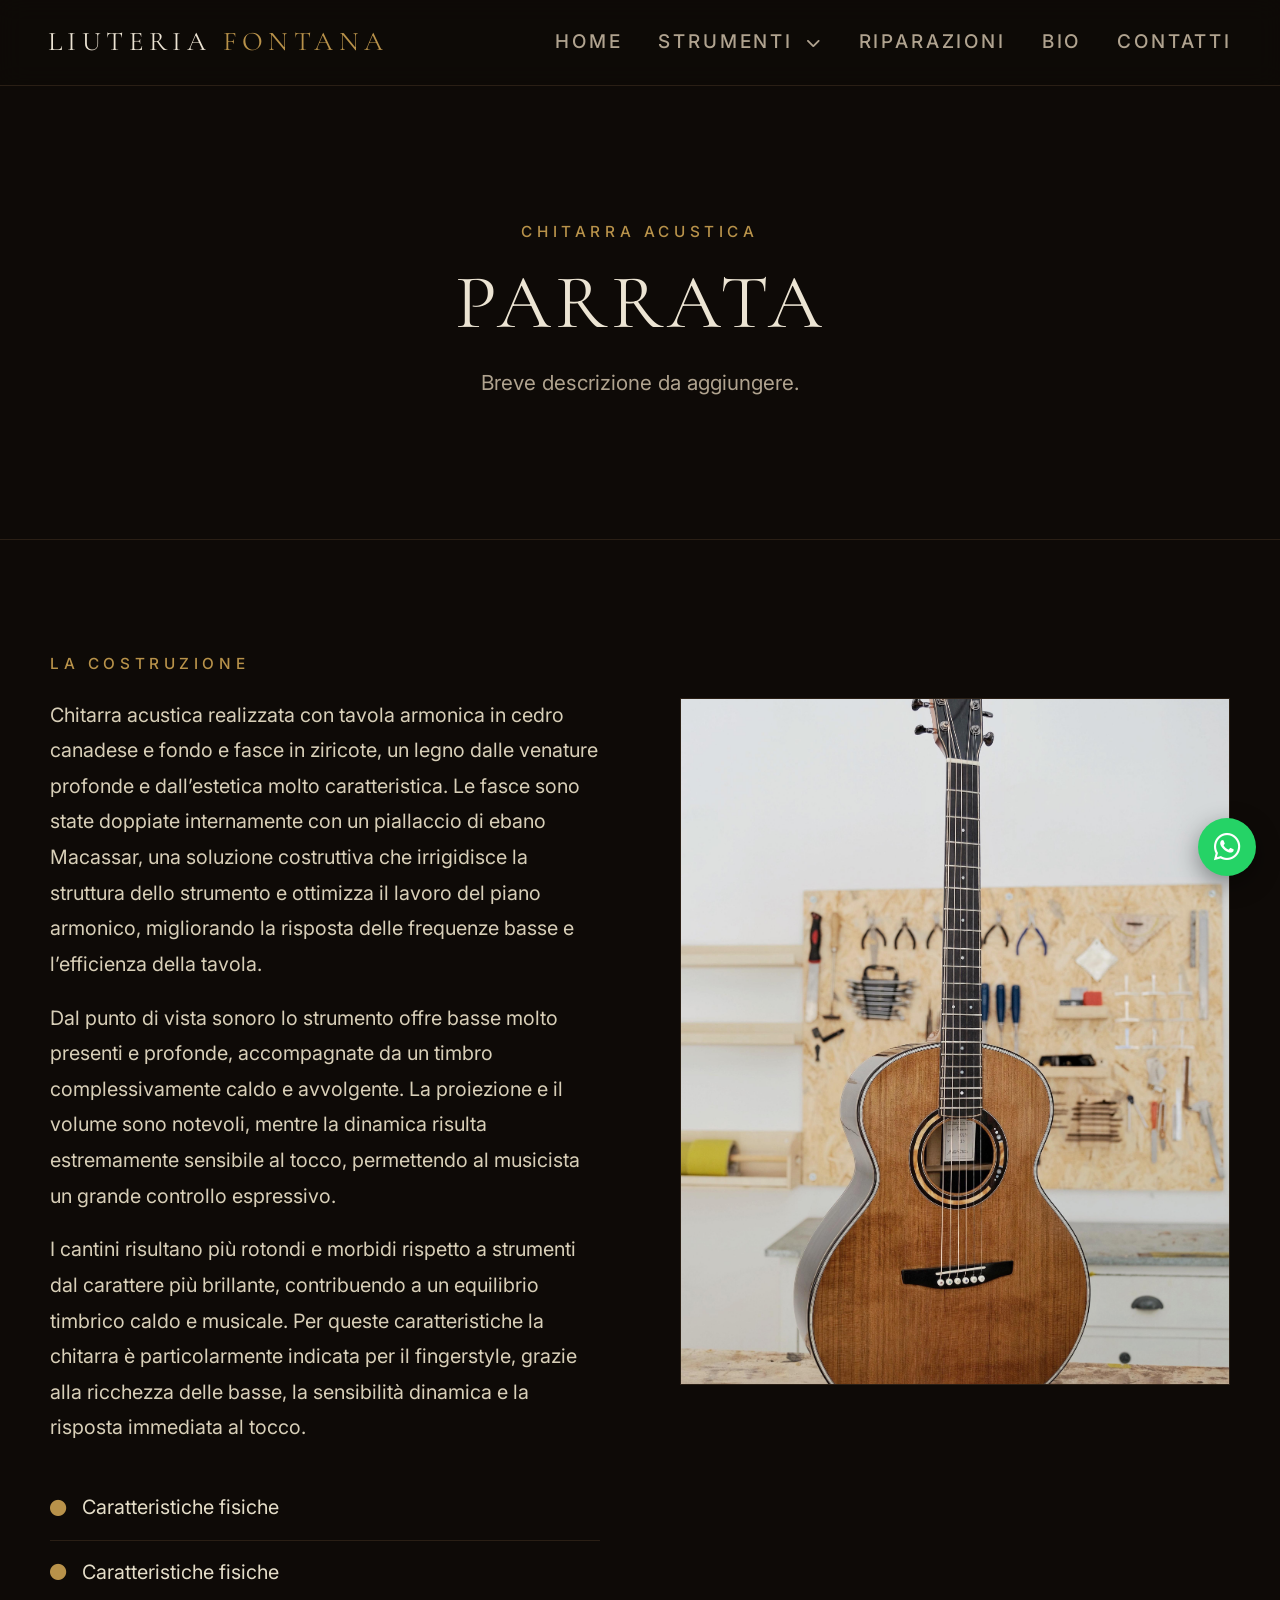
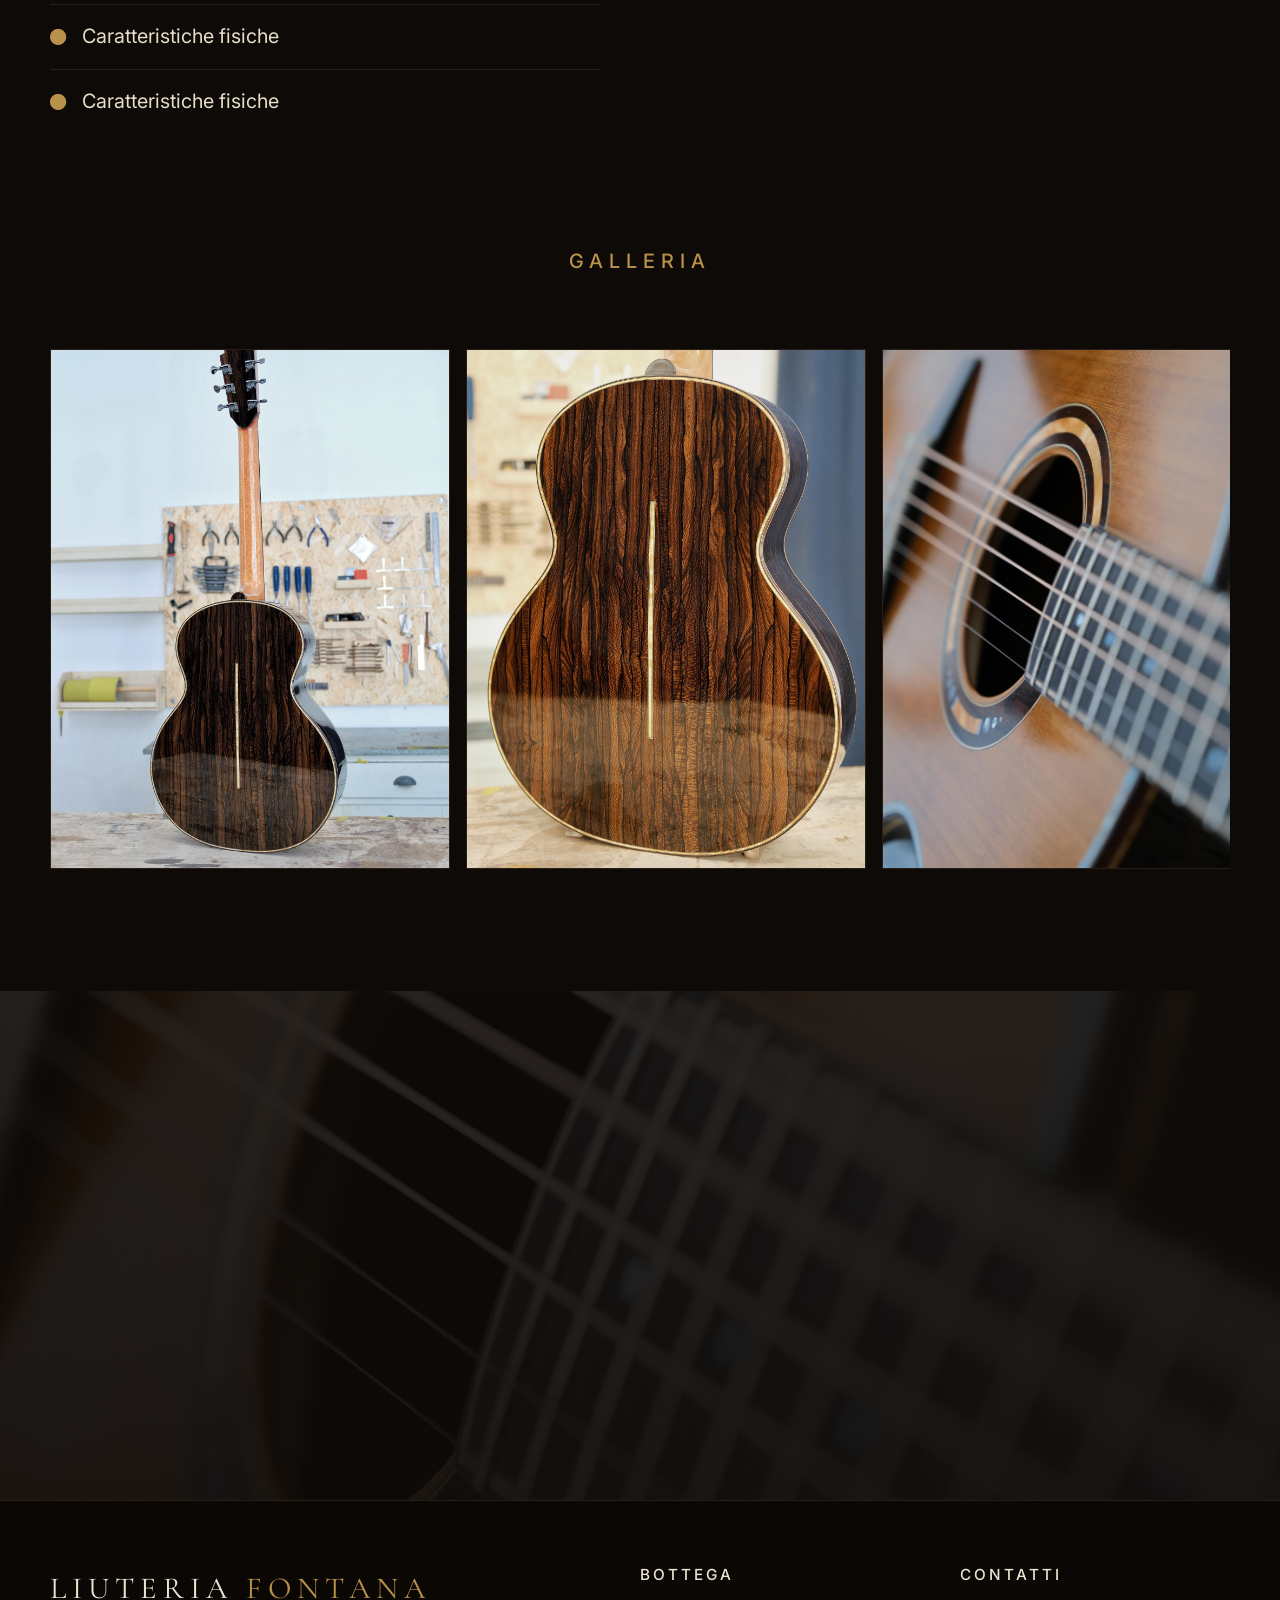
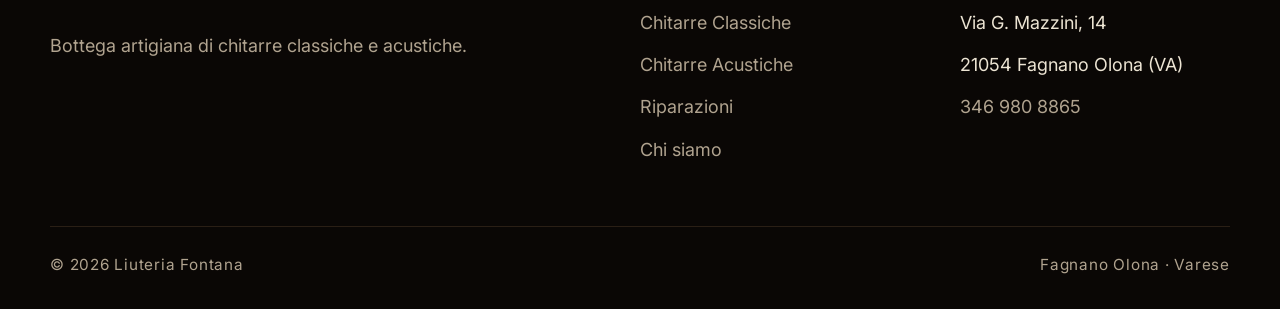
==== Acustiche.html @ 97ac2378 "Fix qua e la trallalà!" ====
<!doctype html>
<html lang="it">
<head>
<meta charset="utf-8"/>
<meta name="viewport" content="width=device-width,initial-scale=1"/>
<title>Chitarre Acustiche artigianali — Liuteria Fontana</title>
<meta name="description" content="Chitarre acustiche artigianali costruite a mano nella nostra bottega di Fagnano Olona (Varese). Legni selezionati, costruzione tradizionale, suono autentico."/>
<meta name="keywords" content="chitarre acustiche artigianali, liutaio chitarra classica Varese, chitarra classica costruita a mano"/>
<link rel="canonical" href="/Acustiche.html"/>
<meta property="og:title" content="Chitarre Classiche — Liuteria Fontana"/>
<meta property="og:description" content="Chitarre classiche costruite a mano a Fagnano Olona."/>
<link rel="preconnect" href="https://fonts.googleapis.com">
<link rel="preconnect" href="https://fonts.gstatic.com" crossorigin>
<link href="https://fonts.googleapis.com/css2?family=Cormorant+Garamond:ital,wght@0,300;0,400;0,500;1,300;1,400&family=Inter:wght@300;400;500&display=swap" rel="stylesheet">
<link rel="stylesheet" href="https://cdnjs.cloudflare.com/ajax/libs/font-awesome/6.5.1/css/all.min.css">
<link rel="stylesheet" href="css/style.css">
</head>
<body>

<nav class="nav">
  <a class="nav-brand" href="index.html">Liuteria <span>Fontana</span></a>
  <button class="nav-toggle" aria-label="menu"><i class="fa-solid fa-bars"></i></button>
  <ul class="nav-links">
    <li><a href="index.html">Home</a></li>
    <li class="dropdown">
      <a href="#" class="dropdown-toggle">Strumenti <i class="fa-solid fa-chevron-down"></i></a>
      <ul class="dropdown-menu">
        <li><a href="Acustiche.html">Acustiche</a></li>
        <li><a href="Classiche.html">Classiche</a></li>
      </ul>
    </li>
    <li><a href="riparazioni.html">Riparazioni</a></li>
    <li><a href="chi-siamo.html">Bio</a></li>
    <li><a href="contatti.html">Contatti</a></li>
  </ul>
</nav>

<header class="page-hero" data-bg style="--bg-img:url('/liuteriafontana/img/acusitche/acusticasuonata.jpg');">
  <div class="eyebrow">Chitarra acustica</div>
  <h1>Parrata</h1>
  <p>Breve descrizione da aggiungere.</p>
</header>

<section>
  <div class="container split reveal">
    <div>
      <span class="eyebrow">La costruzione</span>
      <p>Chitarra acustica realizzata con tavola armonica in cedro canadese e fondo e
        fasce in ziricote, un legno dalle venature profonde e dall’estetica molto
        caratteristica. Le fasce sono state doppiate internamente con un piallaccio di
        ebano Macassar, una soluzione costruttiva che irrigidisce la struttura dello
        strumento e ottimizza il lavoro del piano armonico, migliorando la risposta delle
        frequenze basse e l’efficienza della tavola.</p>
      <p>Dal punto di vista sonoro lo strumento offre basse molto presenti e profonde,
        accompagnate da un timbro complessivamente caldo e avvolgente. La
        proiezione e il volume sono notevoli, mentre la dinamica risulta estremamente
        sensibile al tocco, permettendo al musicista un grande controllo espressivo.</p>
      <p>I cantini risultano più rotondi e morbidi rispetto a strumenti dal carattere più
        brillante, contribuendo a un equilibrio timbrico caldo e musicale. Per queste
        caratteristiche la chitarra è particolarmente indicata per il fingerstyle, grazie alla
        ricchezza delle basse, la sensibilità dinamica e la risposta immediata al tocco.</p>
      <ul class="feature-list">
        <li><i class="fa-solid fa-circle"></i> Caratteristiche fisiche</li>
        <li><i class="fa-solid fa-circle"></i> Caratteristiche fisiche</li>
        <li><i class="fa-solid fa-circle"></i> Caratteristiche fisiche</li>
        <li><i class="fa-solid fa-circle"></i> Caratteristiche fisiche</li>
      </ul>
    </div>
    <div class="split-img" style="background-image:url('img/acusitche/acustica4.jpeg')"></div>
  </div>
</section>

<section style="padding-top:0">
  <div class="container">
    <div class="section-head reveal">
      <div class="eyebrow">Galleria</div>
    </div>
    <div class="gallery reveal">
      <div class="ph" style="background-image:url('img/acusitche/acustica1.jpeg')"></div>
      <div class="ph" style="background-image:url('img/acusitche/acustica2.jpeg')"></div>
      <div class="ph" style="background-image:url('img/acusitche/acustica3.jpeg')"></div>
      <div class="ph" style="background-image:url('img/acusitche/acustica4.jpeg')"></div>
      <div class="ph" style="background-image:url('img/acusitche/acustica5.jpeg')"></div>
      <div class="ph" style="background-image:url('img/acusitche/acustica6.jpeg')"></div>
      <div class="ph" style="background-image:url('img/acusitche/acustica7.jpeg')"></div>
      <div class="ph" style="background-image:url('img/acusitche/acustica8.jpeg')"></div>
      <div class="ph" style="background-image:url('img/acusitche/acustica9.jpeg')"></div>
      <div class="ph" style="background-image:url('img/acusitche/acustica10.jpeg')"></div>
      <div class="ph" style="background-image:url('img/acusitche/acustica11.jpeg')"></div>
      <div class="ph" style="background-image:url('img/acusitche/acustica12.jpeg')"></div>
      <div class="ph" style="background-image:url('img/acusitche/acustica13.jpeg')"></div>
      <div class="ph" style="background-image:url('img/acusitche/acustica14.jpeg')"></div>
      <div class="ph" style="background-image:url('img/acusitche/acustica15.jpeg')"></div>
      <div class="ph" style="background-image:url('img/acusitche/cutaway/cutaway1.jpeg')"></div>
      <div class="ph" style="background-image:url('img/acusitche/cutaway/cutaway2.jpeg')"></div>
      <div class="ph" style="background-image:url('img/acusitche/cutaway/cutaway3.jpeg')"></div>
      <div class="ph" style="background-image:url('img/acusitche/cutaway/cutaway4.jpeg')"></div>
      <div class="ph" style="background-image:url('img/acusitche/cutaway/cutaway5.jpeg')"></div>
    </div>
  </div>
</section>

<section class="cta-bottega">
  <div class="container reveal">
    <h2>Vieni a <em>provarla</em></h2>
    <div class="info">Una chitarra si sceglie con le mani.<br>Ti aspettiamo in bottega per suonarla insieme.</div>
    <div class="cta-buttons">
      <a class="btn btn-filled" href="tel:+393469808865"><i class="fa-solid fa-phone"></i> Chiama ora</a>
      <a class="btn" href="contatti.html#dove">Vieni a trovarci</a>
    </div>
  </div>
</section>

<footer class="foot">
  <div class="foot-grid">
    <div><div class="foot-brand">Liuteria <span>Fontana</span></div><p>Bottega artigiana di chitarre classiche e acustiche.</p></div>
    <div><h5>Bottega</h5><ul><li><a href="Acustiche.html">Chitarre Classiche</a></li><li><a href="Classiche.html">Chitarre Acustiche</a></li><li><a href="riparazioni.html">Riparazioni</a></li><li><a href="chi-siamo.html">Chi siamo</a></li></ul></div>
    <div><h5>Contatti</h5><ul><li>Via G. Mazzini, 14</li><li>21054 Fagnano Olona (VA)</li><li><a href="tel:+393469808865">346 980 8865</a></li></ul></div>
  </div>
  <div class="foot-bottom"><span>© <span id="y"></span> Liuteria Fontana</span><span>Fagnano Olona · Varese</span></div>
</footer>

<a class="wa" href="https://wa.me/393469808865" target="_blank" rel="noopener" aria-label="WhatsApp"><i class="fa-brands fa-whatsapp"></i></a>
<script>document.getElementById('y').textContent=new Date().getFullYear();</script>
<script src="js/app.js"></script>
</body>
</html>
---- css/style.css ----
:root {
  --bg: #0e0a07;
  --bg-soft: #15100b;
  --bg-card: #1a130d;
  --line: #2a1f15;
  --text: #ece4d3;
  --muted: #b0a38f; /* Schiarito leggermente per aumentare il contrasto su sfondo scuro */
  --gold: #b8924a;
  --gold-soft: #d8b676;
  --serif: "Cormorant Garamond", "EB Garamond", Georgia, serif;
  --sans: "Inter", "DM Sans", system-ui, sans-serif;
}

* {
  box-sizing: border-box;
  margin: 0;
  padding: 0
}

html {
  scroll-behavior: smooth;
  font-size: 18px; /* Ottima base di partenza per la leggibilità */
}

body {
  background: var(--bg);
  color: var(--text);
  font-family: var(--sans);
  font-weight: 400; /* Portato a 400: elimina l'effetto "sbiadito" del font troppo leggero */
  line-height: 1.8; /* Più spazio tra le righe per facilitare la lettura */
  -webkit-font-smoothing: antialiased;
}

img {
  max-width: 100%;
  display: block
}

a {
  color: inherit;
  text-decoration: none;
  transition: color .25s ease
}

a:hover {
  color: var(--gold-soft)
}

.nav {
  position: fixed;
  top: 0;
  left: 0;
  right: 0;
  z-index: 100;
  display: flex;
  align-items: center;
  justify-content: space-between;
  padding: 18px 48px;
  background: rgba(14, 10, 7, .90); /* Leggermente più opaco per non confondere il testo sotto */
  backdrop-filter: blur(12px);
  border-bottom: 1px solid var(--line);
}

.nav-brand {
  font-family: var(--serif);
  font-size: 1.5rem;
  letter-spacing: .2em;
  text-transform: uppercase;
}

.nav-brand span {
  color: var(--gold)
}

.nav-links {
  display: flex;
  gap: 36px;
  list-style: none
}

.nav-links a {
  font-size: 1.05rem; /* Ottimizzato */
  font-weight: 500;
  letter-spacing: .15em; /* Leggermente ridotto per renderlo più leggibile */
  text-transform: uppercase;
  color: var(--muted);
  position: relative;
  padding: 6px 0;
}

.nav-links a.active, .nav-links a:hover {
  color: var(--text)
}

.nav-links a.active::after {
  content: "";
  position: absolute;
  left: 0;
  right: 0;
  bottom: -2px;
  height: 1px;
  background: var(--gold);
}

.nav-toggle {
  display: none;
  background: none;
  border: 0;
  color: var(--text);
  font-size: 1.5rem;
  cursor: pointer
}

@media (max-width: 820px) {
  .nav {
    padding: 14px 20px
  }

  .nav-toggle {
    display: block
  }

  .nav-links {
    position: absolute;
    top: 100%;
    left: 0;
    right: 0;
    flex-direction: column;
    gap: 0;
    background: var(--bg-soft);
    border-bottom: 1px solid var(--line);
    max-height: 0;
    overflow: hidden;
    transition: max-height .35s ease;
  }

  .nav-links.open {
    max-height: 400px
  }

  .nav-links li {
    border-top: 1px solid var(--line)
  }

  .nav-links a {
    display: block;
    padding: 18px 24px
  }
}

.hero {
  min-height: 100vh;
  display: flex;
  align-items: center;
  justify-content: center;
  position: relative;
  overflow: hidden;
  text-align: center;
  padding: 140px 24px 80px;
}

.hero-bg {
  position: absolute;
  inset: 0;
  background: radial-gradient(ellipse at center, rgba(184, 146, 74, .08), transparent 60%),
  linear-gradient(180deg, #0e0a07 0%, #15100b 100%);
}

.hero-bg::after {
  content: "";
  position: absolute;
  inset: 0;
  background: url('../img/homechitarra.jpg') center/cover;
  opacity: .18;
  filter: grayscale(.4) sepia(.3);
}

.hero-inner {
  position: relative;
  z-index: 2;
  max-width: 900px
}

.hero-eyebrow {
  font-size: .85rem; /* Ottimizzato */
  letter-spacing: .3em;
  text-transform: uppercase;
  color: var(--gold);
  margin-bottom: 28px;
  font-weight: 500;
}

.hero h1 {
  font-family: var(--serif);
  font-size: clamp(3rem, 9vw, 7.5rem);
  font-weight: 400;
  line-height: .95;
  letter-spacing: .05em;
  text-transform: uppercase;
}

.hero h1 .sub {
  display: block;
  font-style: italic;
  font-weight: 300;
  text-transform: none;
  font-size: .4em;
  letter-spacing: .04em;
  color: var(--gold-soft);
  margin-top: 14px;
}

.hero-tag {
  margin-top: 36px;
  color: var(--text); /* Più chiaro dell'originale per risaltare subito */
  font-size: 1.15rem; /* Ottimizzato */
  letter-spacing: .05em;
}

.hero-scroll {
  position: absolute;
  bottom: 28px;
  left: 50%;
  transform: translateX(-50%);
  color: var(--muted);
  font-size: .8rem;
  letter-spacing: .2em;
  text-transform: uppercase;
}

.hero-scroll i {
  display: block;
  margin-top: 8px;
  animation: bounce 2s infinite
}

@keyframes bounce {
  0%, 100% {
    transform: translateY(0)
  }
  50% {
    transform: translateY(6px)
  }
}

.page-hero {
  min-height: 60vh;
  padding: 160px 24px 80px;
  display: flex;
  flex-direction: column;
  align-items: center;
  justify-content: center;
  text-align: center;
  position: relative;
  overflow: hidden;
  border-bottom: 1px solid var(--line);
}

.page-hero::before {
  content: "";
  position: absolute;
  inset: 0;
  background: linear-gradient(180deg, rgba(14, 10, 7, .55), rgba(14, 10, 7, .9));
  z-index: 1;
}

.page-hero[data-bg]::after {
  content: "";
  position: absolute;
  inset: 0;
  background-image: var(--bg-img);
  background-size: cover;
  background-position: center;
  opacity: .35;
  filter: grayscale(.3);
}

.page-hero > * {
  position: relative;
  z-index: 2
}

.page-hero .eyebrow {
  font-size: .85rem;
  letter-spacing: .3em;
  text-transform: uppercase;
  color: var(--gold);
  margin-bottom: 20px;
  font-weight: 500;
}

.page-hero h1 {
  font-family: var(--serif);
  font-weight: 400;
  font-size: clamp(2.5rem, 6vw, 4.8rem);
  letter-spacing: .05em;
  text-transform: uppercase;
  line-height: 1;
}

.page-hero p {
  margin-top: 22px;
  color: var(--muted);
  max-width: 620px;
  font-size: 1.15rem; /* Più leggibile */
}

section {
  padding: 110px 48px
}

@media (max-width: 720px) {
  section {
    padding: 70px 22px
  }
}

.container {
  max-width: 1180px;
  margin: 0 auto
}

.section-head {
  text-align: center;
  margin-bottom: 70px
}

.section-head .eyebrow {
  font-size: 1.1rem;
  letter-spacing: .3em;
  text-transform: uppercase;
  color: var(--gold);
  font-weight: 500;
}

.section-head h2 {
  font-family: var(--serif);
  font-weight: 400;
  font-size: clamp(2rem, 4.5vw, 3.4rem);
  letter-spacing: .04em;
  margin-top: 16px;
  line-height: 1.2;
}

.section-head h2 em {
  font-style: italic;
  color: var(--gold-soft)
}

.section-head p {
  max-width: 640px;
  margin: 22px auto 0;
  color: var(--muted);
  font-size: 1.1rem;
}


.intro {
  text-align: center;
  max-width: 780px;
  margin: 0 auto
}

.intro p {
  font-size: 1.25rem; /* Aumentato per l'introduzione */
  line-height: 1.9;
  color: #d8cfb8;
  font-weight: 400;
}

.intro .divider {
  width: 60px;
  height: 1px;
  background: var(--gold);
  margin: 36px auto;
}


.cards {
  display: grid;
  grid-template-columns: repeat(3, 1fr);
  gap: 28px;
}

@media (max-width: 880px) {
  .cards {
    grid-template-columns: 1fr
  }
}

.card {
  background: var(--bg-card);
  border: 1px solid var(--line);
  padding: 0;
  overflow: hidden;
  display: flex;
  flex-direction: column;
  transition: transform .5s ease, border-color .5s ease;
  position: relative;
}

.card:hover {
  transform: translateY(-6px);
  border-color: var(--gold)
}

.card-img {
  aspect-ratio: 4/5;
  background: #1a130d center/cover;
  position: relative;
  overflow: hidden;
}

.card-img::after {
  content: "";
  position: absolute;
  inset: 0;
  background: linear-gradient(180deg, transparent 40%, rgba(14, 10, 7, .7));
}

.card-body {
  padding: 32px 30px 65px; /* Aumentato leggermente il fondo per distanziare il link */
  display: flex;
  flex-direction: column;
  justify-content: flex-start;
}

.card h3 {
  font-family: var(--serif);
  font-weight: 400;
  font-size: 1.7rem;
  letter-spacing: .05em;
  text-transform: uppercase;
  margin-bottom: 14px;
}

.card p {
  color: var(--muted);
  margin-bottom: 22px;
  font-size: 1.05rem; /* Testo descrizione card più grande */
}

.card-link {
  font-size: .85rem; /* Più grande e leggibile */
  font-weight: 500;
  letter-spacing: .2em;
  text-transform: uppercase;
  color: var(--gold);
  display: inline-flex;
  align-items: center;
  gap: 10px;
  position: absolute;
  bottom: 32px;
  left: 30px;
}

.card-link i {
  transition: transform .3s ease
}

.card:hover .card-link i {
  transform: translateX(6px)
}


.why {
  background: var(--bg-soft);
  border-top: 1px solid var(--line);
  border-bottom: 1px solid var(--line)
}

.why-grid {
  display: grid;
  grid-template-columns: repeat(4, 1fr);
  gap: 40px;
}

@media (max-width: 900px) {
  .why-grid {
    grid-template-columns: repeat(2, 1fr)
  }
}

@media (max-width: 520px) {
  .why-grid {
    grid-template-columns: 1fr
  }
}

.why-item {
  text-align: center;
  padding: 20px
}

.why-item i {
  font-size: 1.8rem;
  color: var(--gold);
  margin-bottom: 22px
}

.why-item h4 {
  font-family: var(--serif);
  font-weight: 400;
  font-size: 1.35rem;
  letter-spacing: .04em;
  margin-bottom: 12px;
}

.why-item p {
  color: var(--muted);
  font-size: 1.05rem; /* Ottimizzato */
}


.cta-bottega {
  text-align: center;
  background: linear-gradient(rgba(14, 10, 7, .85), rgba(14, 10, 7, .92)),
  url('../img/parrataangolazione1.jpeg') center/cover;
}

.cta-bottega h2 {
  font-family: var(--serif);
  font-weight: 400;
  font-size: clamp(2rem, 5vw, 3.6rem);
  letter-spacing: .04em;
  text-transform: uppercase;
  line-height: 1.2;
}

.cta-bottega h2 em {
  font-style: italic;
  color: var(--gold-soft);
  text-transform: none
}

.cta-bottega .info {
  margin-top: 38px;
  color: var(--text); /* Testo indirizzo più luminoso */
  font-size: 1.15rem; /* Ottimizzato */
  letter-spacing: .05em;
  line-height: 1.8;
}

.cta-bottega .info a {
  color: var(--gold-soft);
  font-weight: 500;
}

.cta-buttons {
  margin-top: 38px;
  display: flex;
  gap: 18px;
  justify-content: center;
  flex-wrap: wrap
}


.btn {
  display: inline-flex;
  align-items: center;
  gap: 12px;
  padding: 16px 34px;
  font-size: .85rem; /* Bottone più leggibile */
  font-weight: 500;
  letter-spacing: .2em;
  text-transform: uppercase;
  border: 1px solid var(--gold);
  color: var(--gold);
  background: transparent;
  cursor: pointer;
  transition: all .3s ease;
}

.btn:hover {
  background: var(--gold);
  color: var(--bg)
}

.btn-filled {
  background: var(--gold);
  color: var(--bg)
}

.btn-filled:hover {
  background: transparent;
  color: var(--gold)
}


.split {
  display: grid;
  grid-template-columns: 1fr 1fr;
  gap: 80px;
  align-items: start;
}

@media (max-width: 880px) {
  .split {
    grid-template-columns: 1fr;
    gap: 50px
  }
}

.split-img {
  aspect-ratio: 4/5;
  background: var(--bg-card) center/cover;
  border: 1px solid var(--line);
  margin-top: 47.53px
}

.split h2 {
  font-family: var(--serif);
  font-weight: 400;
  font-size: clamp(2rem, 4vw, 3rem);
  letter-spacing: .04em;
  text-transform: uppercase;
  line-height: 1.2;
  margin-bottom: 30px;
}

.split h2 em {
  font-style: italic;
  color: var(--gold-soft);
  text-transform: none
}

.split p {
  color: #d8cfb8;
  font-size: 1.1rem; /* Aumentato */
  margin-bottom: 18px
}

.split .eyebrow {
  font-size: .85rem;
  letter-spacing: .3em;
  text-transform: uppercase;
  color: var(--gold);
  margin-bottom: 20px;
  display: block;
  font-weight: 500;
}

.feature-list {
  margin-top: 30px;
  list-style: none
}

.feature-list li {
  padding: 14px 0;
  border-bottom: 1px solid var(--line);
  display: flex;
  align-items: center;
  gap: 16px;
  color: #e5dec9;
  font-size: 1.1rem; /* Righe di lista più grandi */
}

.feature-list li:last-child {
  border-bottom: 0
}

.feature-list i {
  color: var(--gold);
  font-size: .9rem
}


.gallery {
  display: flex;
  gap: 16px;
  overflow-x: auto;
  scroll-snap-type: x mandatory;
  -webkit-overflow-scrolling: touch;
  padding-bottom: 12px;
}

.gallery::-webkit-scrollbar {
  height: 4px;
}

.gallery::-webkit-scrollbar-track {
  background: var(--bg-card);
}

.gallery::-webkit-scrollbar-thumb {
  background: var(--gold);
}

.gallery .ph {
  flex: 0 0 400px;
  height: 520px;
  scroll-snap-align: start;
  background: var(--bg-card);
  border: 1px solid var(--line);
  background-size: cover;
  background-position: center;
  position: relative;
  overflow: hidden;
  transition: transform .6s ease;
}

.gallery .ph::after {
  content: "[ FOTO ]";
  position: absolute;
  inset: 0;
  display: flex;
  align-items: center;
  justify-content: center;
  color: #504030;
  font-size: .75rem;
  letter-spacing: .3em;
}

.gallery .ph[style*="url"]::after {
  display: none;
}

.gallery .ph:hover {
  transform: scale(1.02);
}

@media (max-width: 720px) {
  .gallery .ph {
    flex: 0 0 280px;
    height: 360px;
  }
}


.services {
  display: grid;
  grid-template-columns: repeat(3, 1fr);
  gap: 1px;
  background: var(--line);
  border: 1px solid var(--line);
}

@media (max-width: 820px) {
  .services {
    grid-template-columns: 1fr
  }
}

.service {
  background: var(--bg);
  padding: 48px 34px;
  transition: background .3s ease;
}

.service:hover {
  background: var(--bg-card)
}

.service i {
  font-size: 1.6rem;
  color: var(--gold);
  margin-bottom: 22px;
  display: block
}

.service h4 {
  font-family: var(--serif);
  font-weight: 400;
  font-size: 1.45rem;
  letter-spacing: .04em;
  margin-bottom: 14px;
}

.service p {
  color: var(--muted);
  font-size: 1.05rem; /* Ottimizzato */
}

.quote {
  text-align: center;
  max-width: 780px;
  margin: 80px auto 0;
  font-family: var(--serif);
  font-style: italic;
  font-size: clamp(1.5rem, 2.8vw, 2.2rem);
  line-height: 1.6;
  color: var(--gold-soft);
}

.quote::before, .quote::after {
  content: "“";
  color: var(--gold);
  font-size: 1.4em;
  line-height: 0;
  vertical-align: -.3em;
  margin: 0 8px
}

.quote::after {
  content: "”"
}


.contact-grid {
  display: grid;
  grid-template-columns: 1fr 1fr;
  gap: 60px
}

@media (max-width: 880px) {
  .contact-grid {
    grid-template-columns: 1fr;
    gap: 40px
  }
}

.contact-block h3 {
  font-family: var(--serif);
  font-weight: 400;
  font-size: 1.7rem;
  letter-spacing: .05em;
  text-transform: uppercase;
  margin-bottom: 24px;
}

.contact-item {
  display: flex;
  gap: 20px;
  padding: 22px 0;
  border-bottom: 1px solid var(--line);
}

.contact-item i {
  color: var(--gold);
  font-size: 1.2rem;
  margin-top: 4px;
  width: 24px;
}

.contact-item .label {
  font-size: .8rem;
  letter-spacing: .2em;
  text-transform: uppercase;
  color: var(--muted);
  margin-bottom: 6px;
  display: block;
  font-weight: 500;
}

.contact-item .value {
  font-size: 1.15rem; /* Info contatti ingrandite */
  color: var(--text)
}

.contact-item .value a {
  color: var(--gold-soft)
}

.hours {
  width: 100%;
  border-collapse: collapse;
  margin-top: 8px
}

.hours td {
  padding: 12px 0;
  border-bottom: 1px solid var(--line);
  font-size: 1.05rem; /* Orari più grandi */
  color: #d8cfb8;
}

.hours td:last-child {
  text-align: right;
  color: var(--text); /* Più contrasto sulle ore effettive */
  font-variant-numeric: tabular-nums
}

.hours tr:last-child td {
  border-bottom: 0
}

.hours .closed {
  color: var(--gold-soft);
  font-style: italic
}

.map {
  aspect-ratio: 4/3;
  border: 1px solid var(--line);
  overflow: hidden;
  background: var(--bg-card);
}

.map iframe {
  width: 100%;
  height: 100%;
  border: 0;
  filter: grayscale(.5) invert(.92) contrast(.9)
}


footer {
  background: #0a0705;
  border-top: 1px solid var(--line);
  padding: 60px 48px 30px;
}

.foot-grid {
  display: grid;
  grid-template-columns: 2fr 1fr 1fr;
  gap: 50px;
  max-width: 1180px;
  margin: 0 auto;
}

@media (max-width: 780px) {
  .foot-grid {
    grid-template-columns: 1fr;
    gap: 36px
  }
}

.foot-brand {
  font-family: var(--serif);
  font-size: 1.7rem;
  letter-spacing: .2em;
  text-transform: uppercase;
  margin-bottom: 14px;
}

.foot-brand span {
  color: var(--gold)
}

.foot p, .foot a {
  color: var(--muted);
  font-size: 1rem;
}

.foot h5 {
  font-size: .85rem;
  letter-spacing: .2em;
  text-transform: uppercase;
  color: var(--text);
  margin-bottom: 18px;
  font-weight: 500;
}

.foot ul {
  list-style: none
}

.foot li {
  margin-bottom: 10px
}

.foot-bottom {
  max-width: 1180px;
  margin: 50px auto 0;
  padding-top: 24px;
  border-top: 1px solid var(--line);
  display: flex;
  justify-content: space-between;
  gap: 20px;
  flex-wrap: wrap;
  font-size: .85rem;
  color: var(--muted);
  letter-spacing: .05em;
}


.wa {
  position: fixed;
  bottom: 24px;
  right: 24px;
  z-index: 99;
  width: 58px;
  height: 58px;
  border-radius: 50%;
  background: #25D366;
  color: #fff;
  display: flex;
  align-items: center;
  justify-content: center;
  font-size: 1.7rem;
  box-shadow: 0 8px 24px rgba(0, 0, 0, .4);
  transition: transform .25s ease;
}

.wa:hover {
  transform: scale(1.08);
  color: #fff
}


.reveal {
  opacity: 0;
  transform: translateY(24px);
  transition: opacity .9s ease, transform .9s ease
}

.reveal.in {
  opacity: 1;
  transform: none
}

.dropdown {
  position: relative;
}

.dropdown-toggle i {
  font-size: 0.8rem;
  margin-left: 5px;
  transition: transform 0.3s ease;
}

.dropdown-menu {
  position: absolute;
  top: 100%;
  left: 50%;
  transform: translateX(-50%) translateY(10px);
  background: var(--bg-card);
  border: 1px solid var(--line);
  list-style: none;
  min-width: 180px;
  padding: 10px 0;
  opacity: 0;
  visibility: hidden;
  transition: all 0.3s ease;
  box-shadow: 0 10px 30px rgba(0,0,0,0.5);
}

.dropdown-menu li {
  border: 0 !important;
}

.dropdown-menu a {
  display: block;
  padding: 12px 24px;
  font-size: 0.95rem !important;
  letter-spacing: 0.15em;
  text-transform: uppercase;
  color: var(--muted);
  white-space: nowrap;
  transition: all 0.25s ease;
}

.dropdown-menu a:hover {
  color: var(--text);
  background: rgba(255, 255, 255, 0.02);
}

.dropdown.open .dropdown-menu {
  opacity: 1;
  visibility: visible;
  transform: translateX(-50%) translateY(0);
}

.dropdown.open .dropdown-toggle i {
  transform: rotate(180deg);
}

@media (max-width: 820px) {
  .dropdown-menu {
    position: static;
    transform: none !important;
    opacity: 1;
    visibility: visible;
    background: transparent;
    border: 0;
    box-shadow: none;
    padding: 0;
    max-height: none;
  }

  .dropdown-toggle {
    display: none !important;
  }

  .dropdown-menu a {
    display: block;
    padding: 18px 24px !important;
    font-size: 1.05rem !important;
    color: var(--muted);
  }

  .dropdown-menu li {
    border-top: 1px solid var(--line) !important;
  }
}
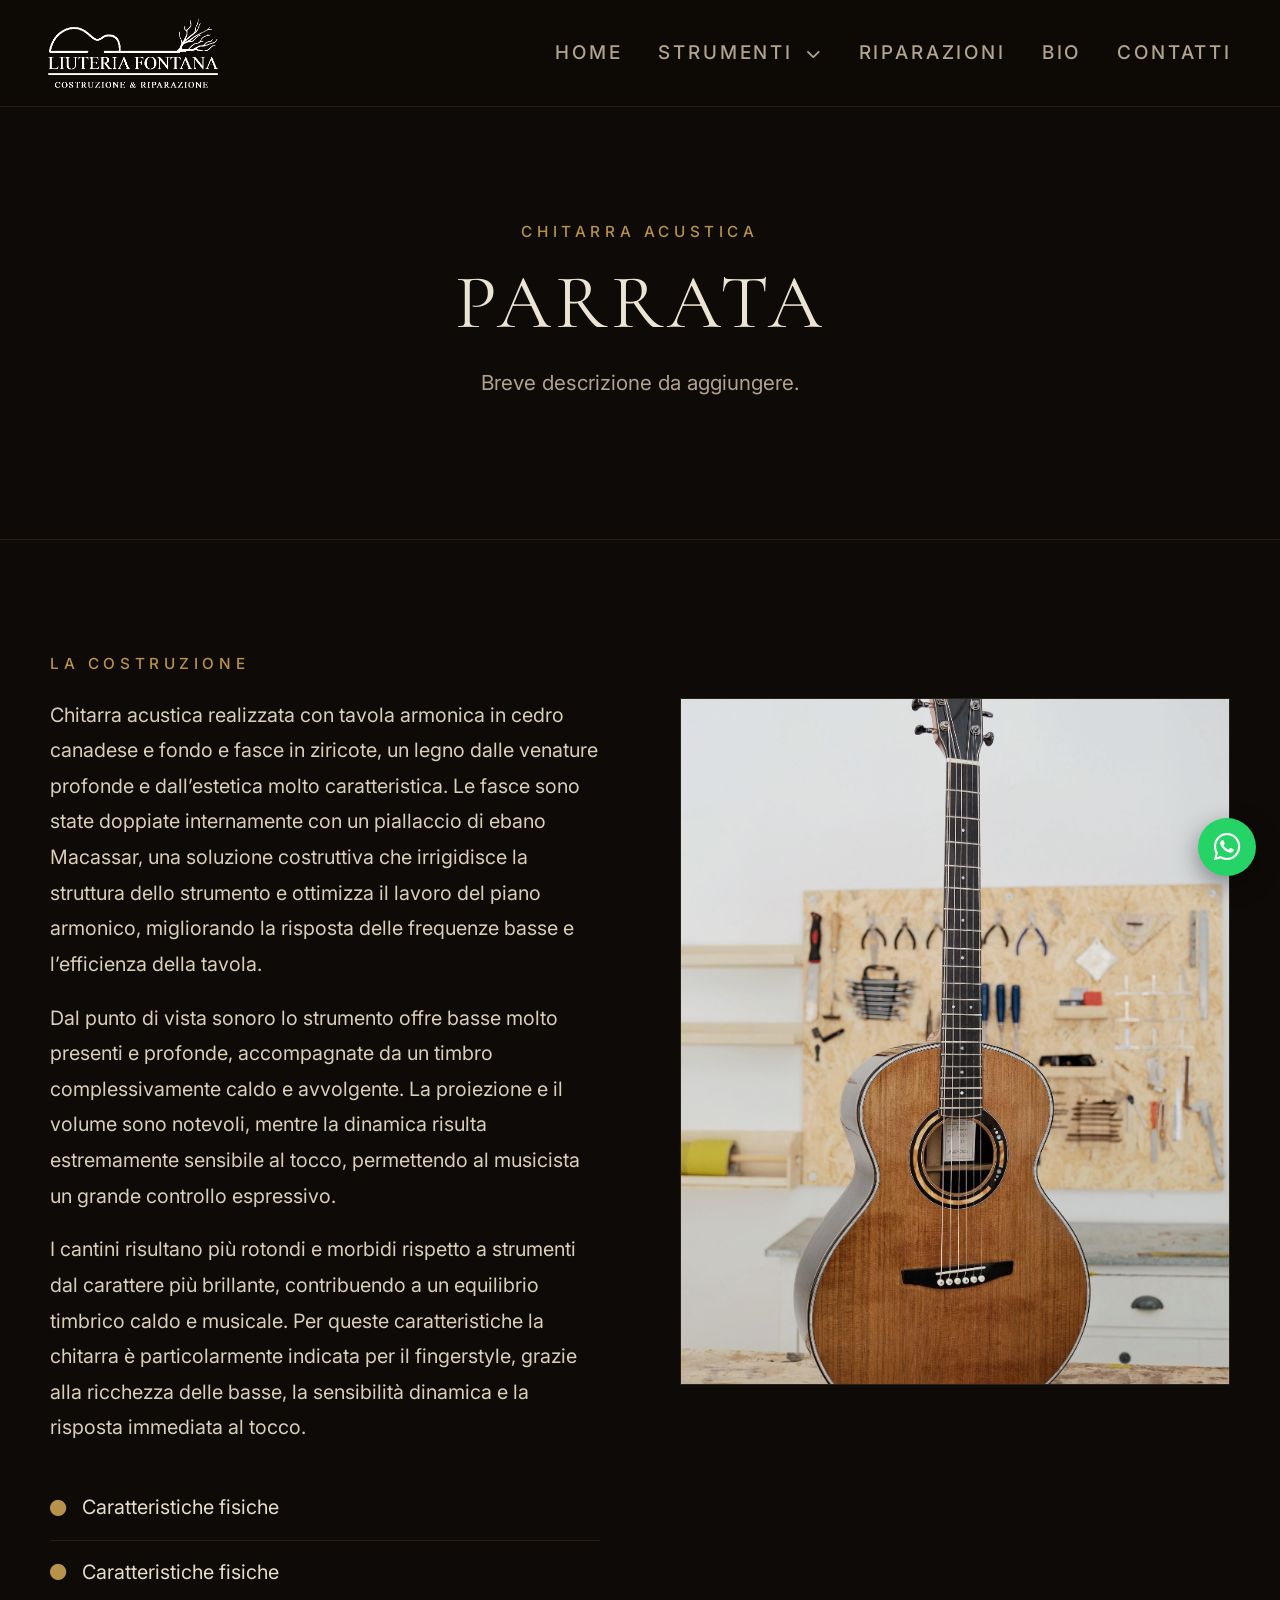
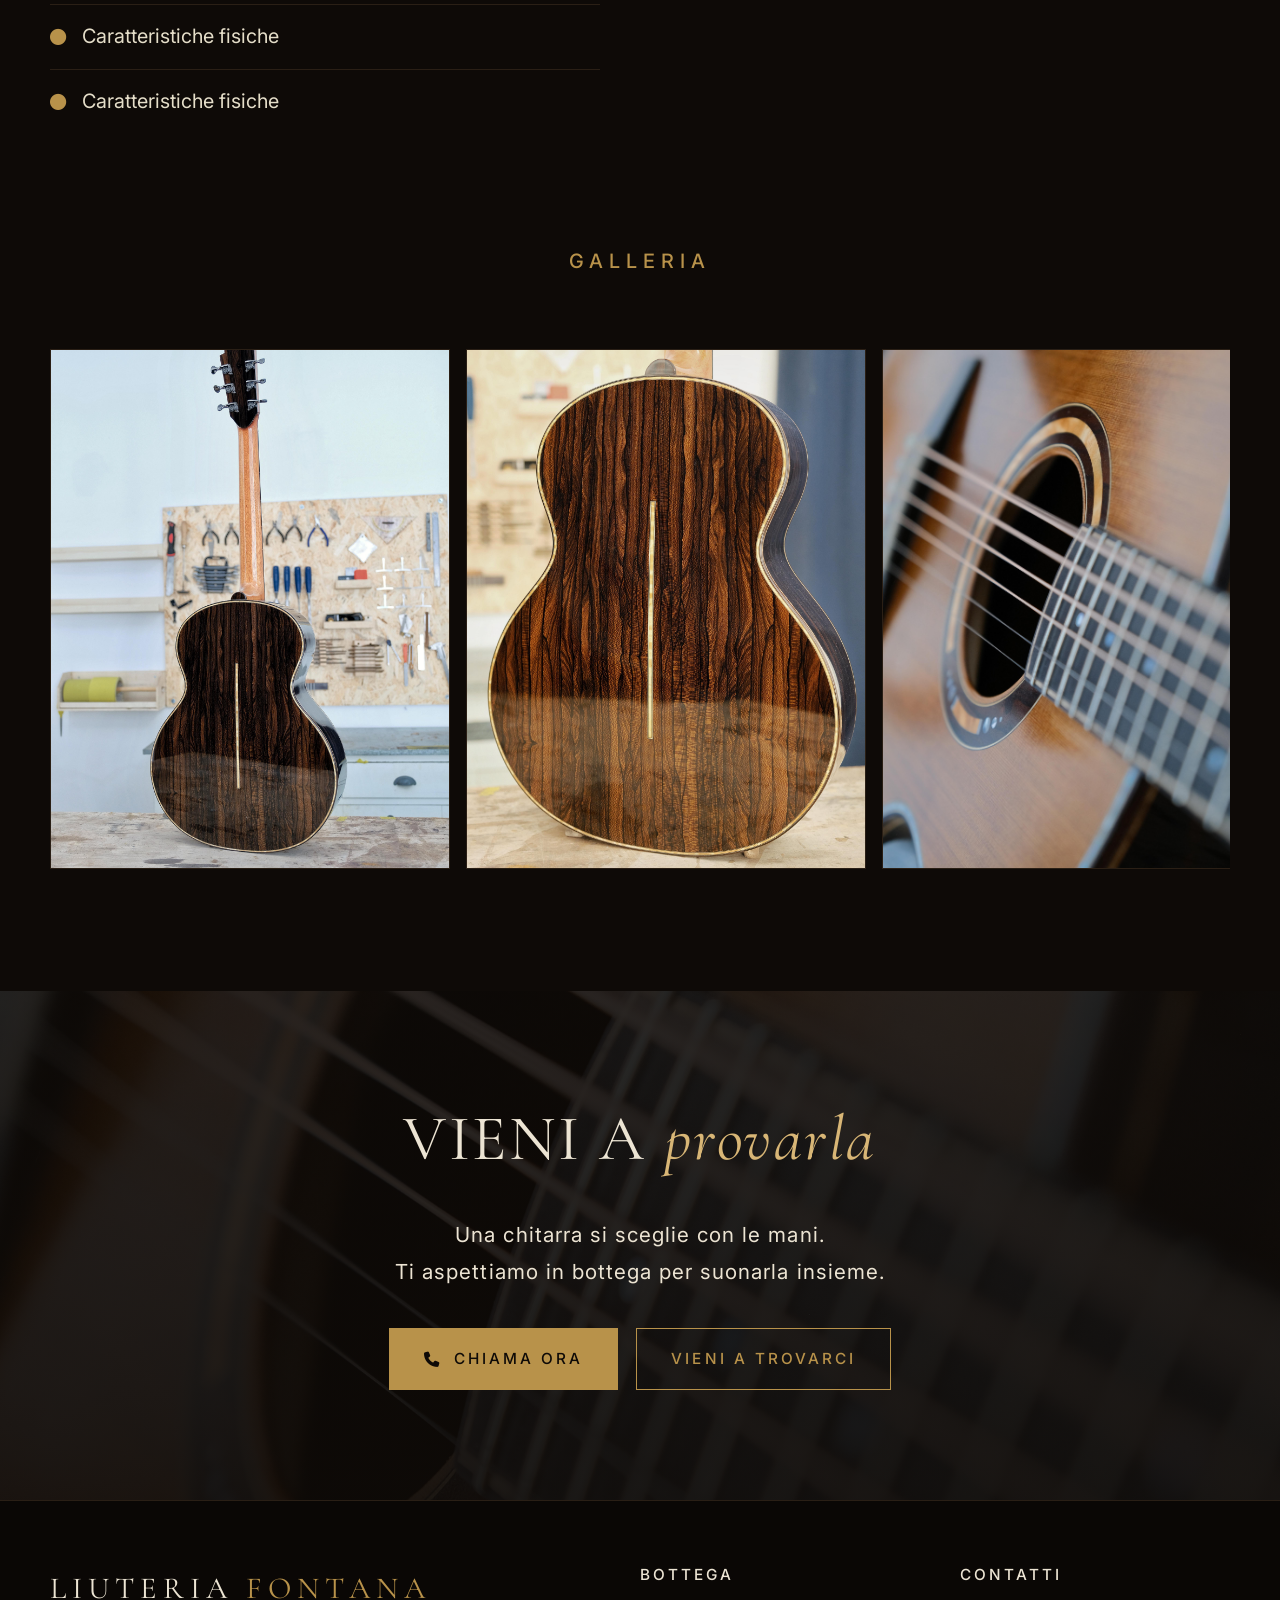
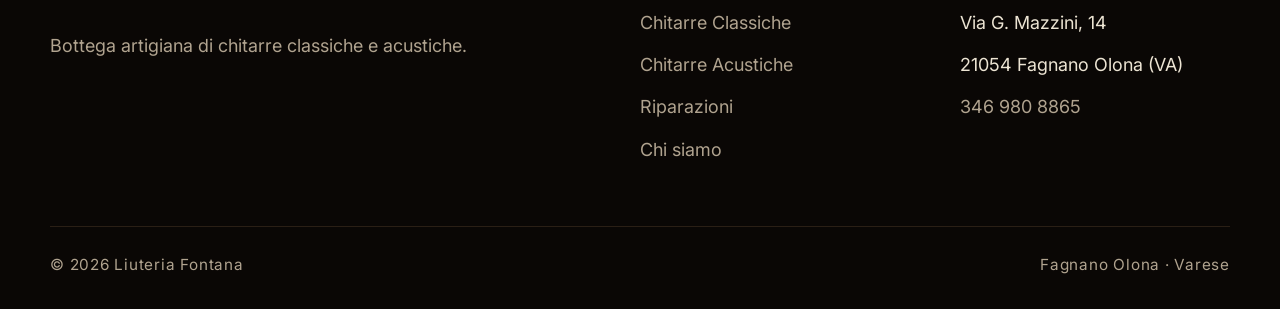
==== commit d2727cf4: "Fix qua e la trallalà!" ====
--- a/Acustiche.html
+++ b/Acustiche.html
@@ -18,7 +18,7 @@
 <body>
 
 <nav class="nav">
-  <a class="nav-brand" href="index.html">Liuteria <span>Fontana</span></a>
+  <a class="nav-brand" href="index.html"><img src="img/logobiancosenzasfondoskinny.png"></a>
   <button class="nav-toggle" aria-label="menu"><i class="fa-solid fa-bars"></i></button>
   <ul class="nav-links">
     <li><a href="index.html">Home</a></li>
--- a/css/style.css
+++ b/css/style.css
@@ -1083,3 +1083,8 @@
     border-top: 1px solid var(--line) !important;
   }
 }
+
+.nav-brand img {
+  height: 70px;
+  width: auto;
+}
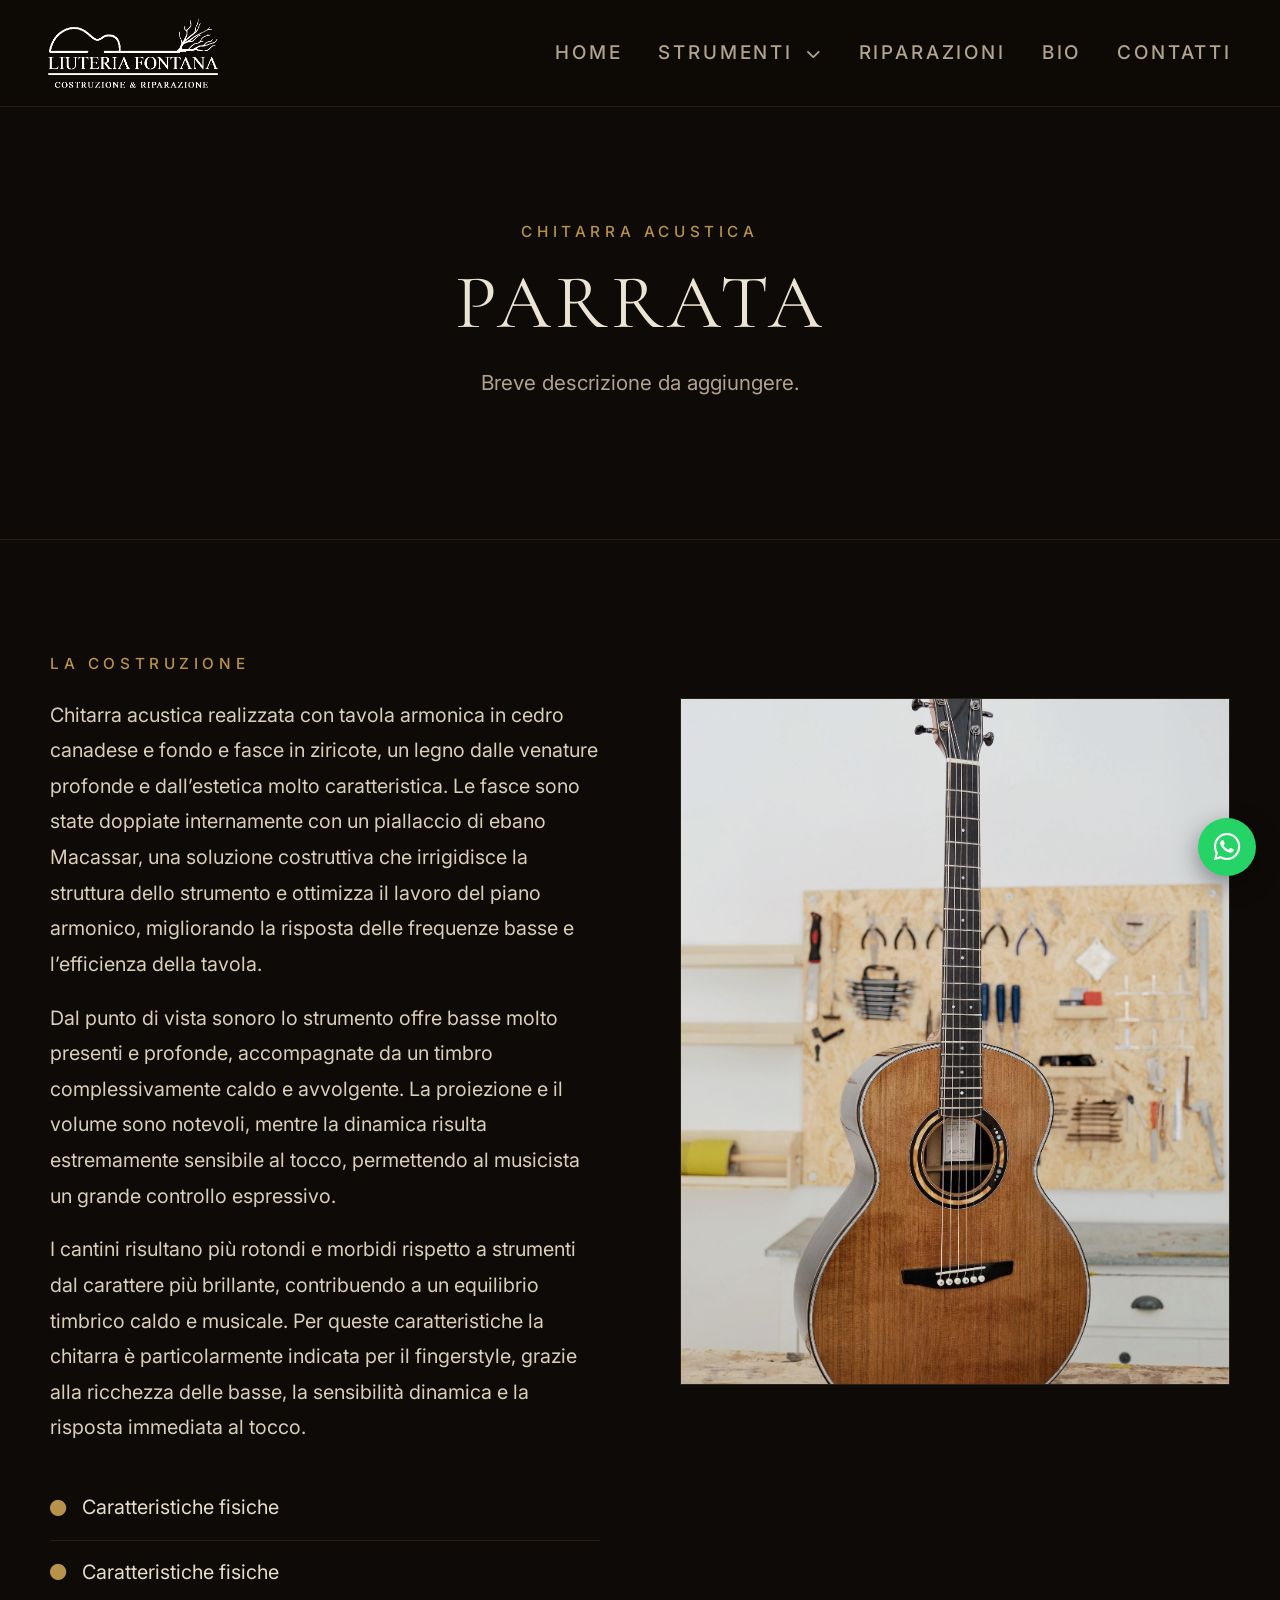
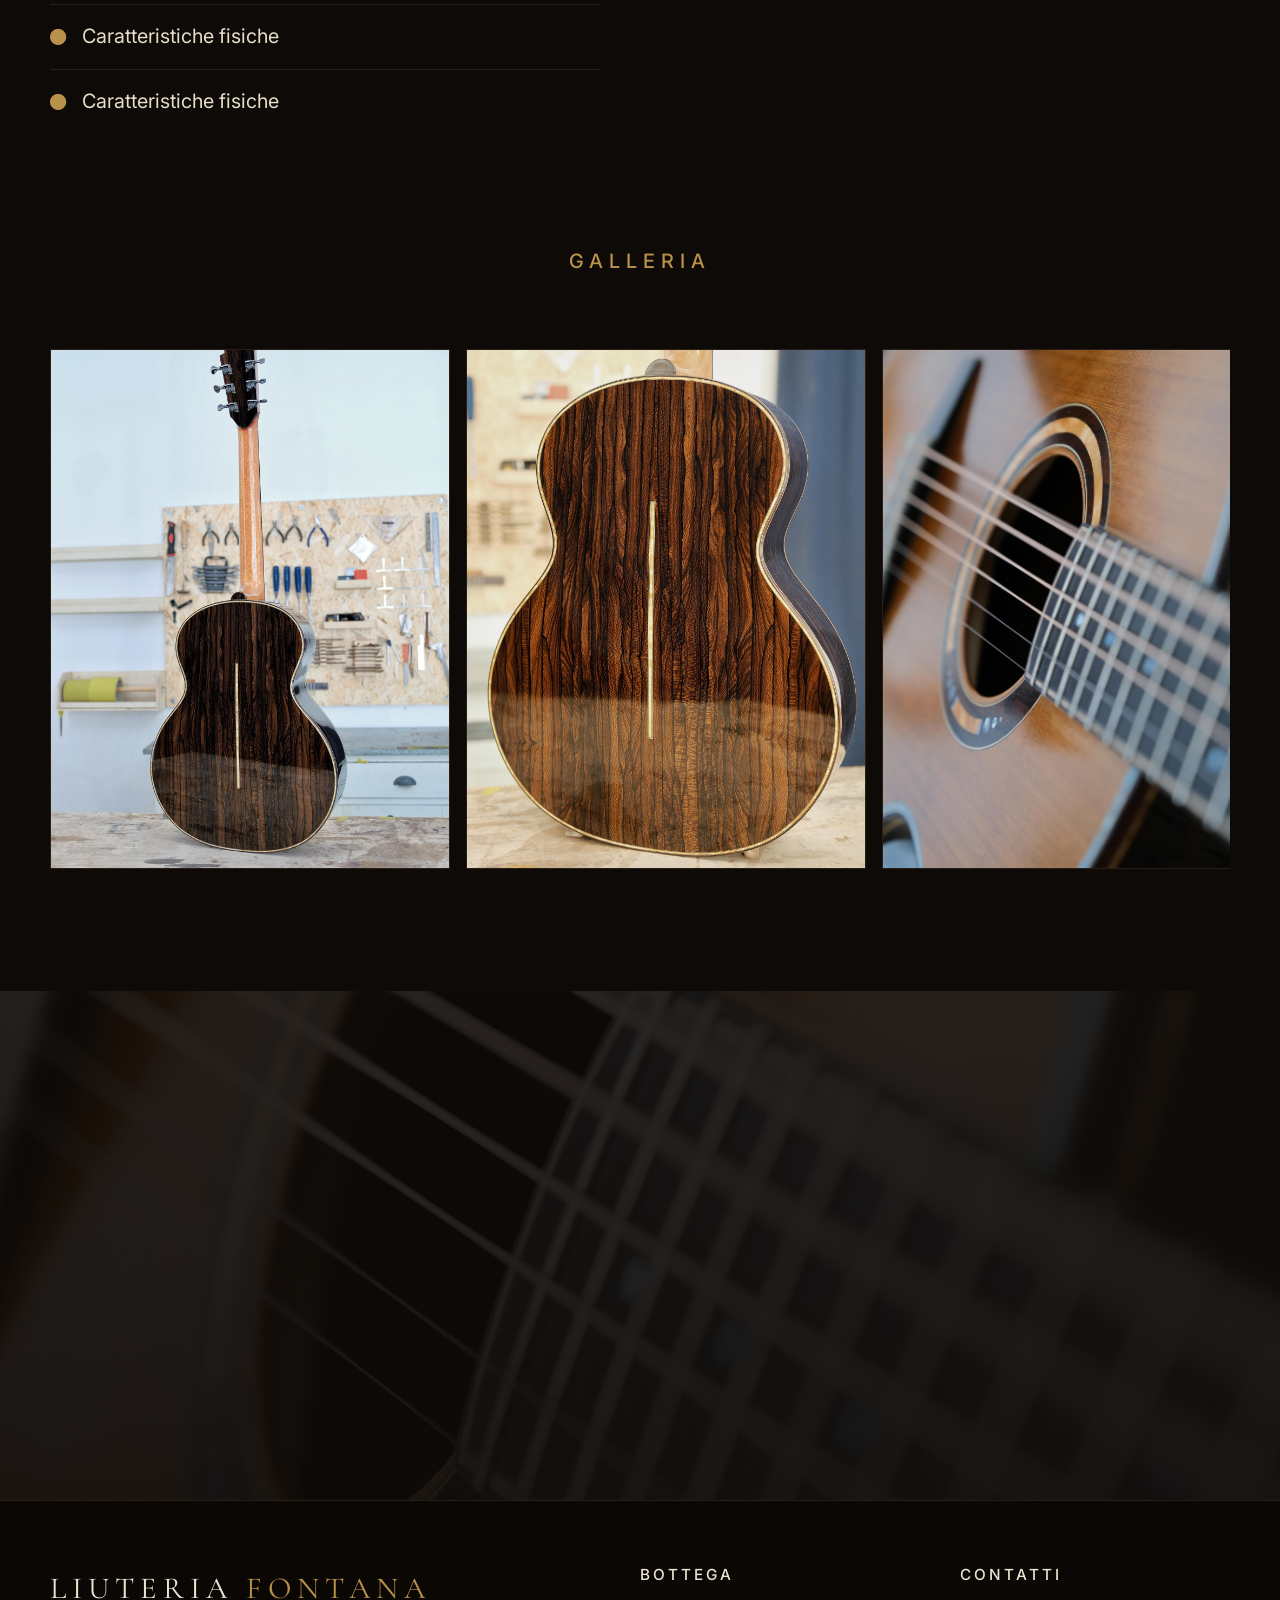
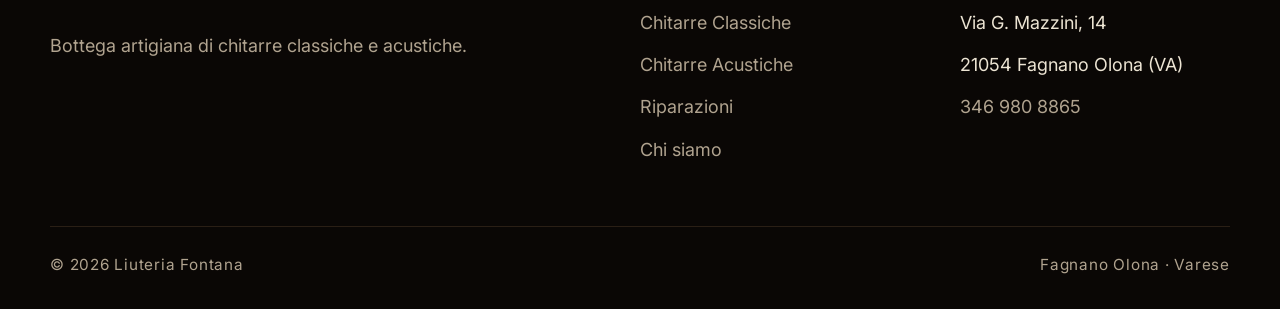
==== commit a479b2bc: "Fix qua e la trallalà!" ====
--- a/Acustiche.html
+++ b/Acustiche.html
@@ -1,6 +1,8 @@
 <!doctype html>
 <html lang="it">
 <head>
+<link rel="icon" type="image/png" href="img/logobiancosenzasfondoskinny.png">
+
 <meta charset="utf-8"/>
 <meta name="viewport" content="width=device-width,initial-scale=1"/>
 <title>Chitarre Acustiche artigianali — Liuteria Fontana</title>
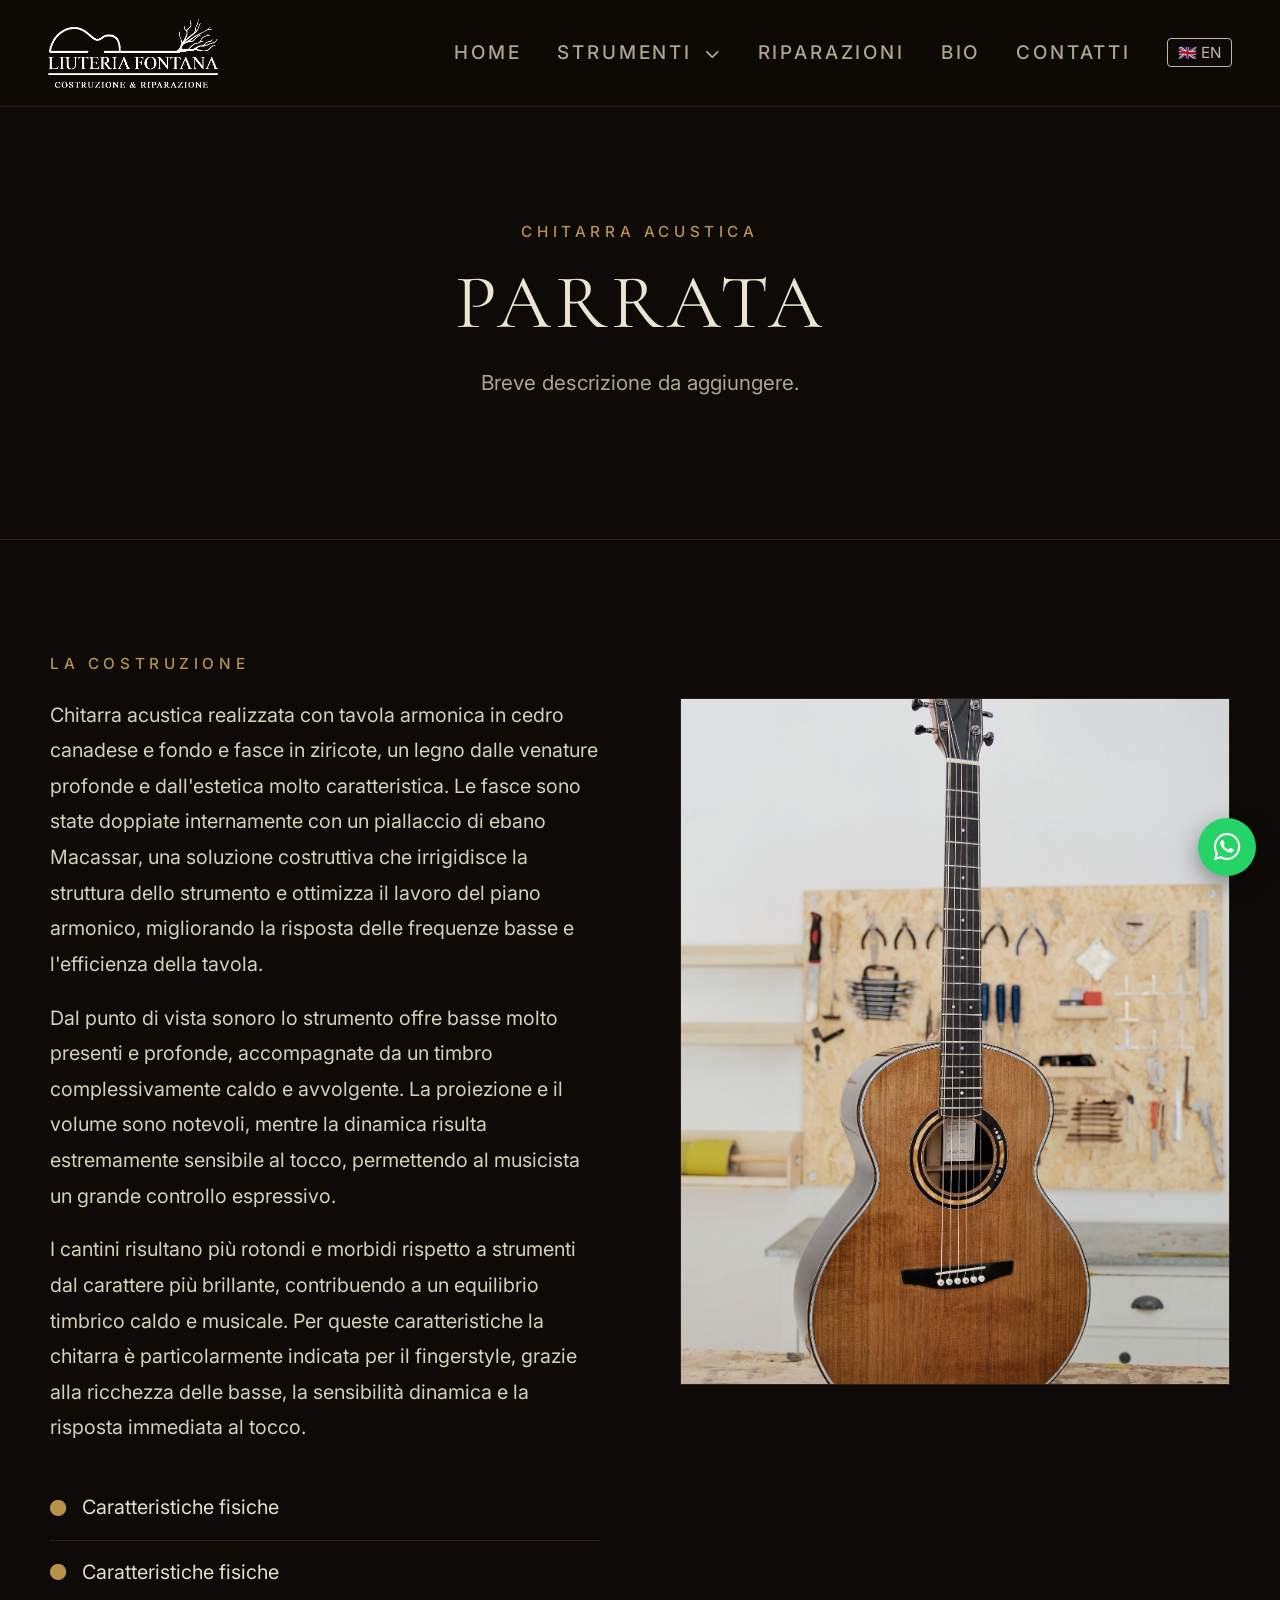
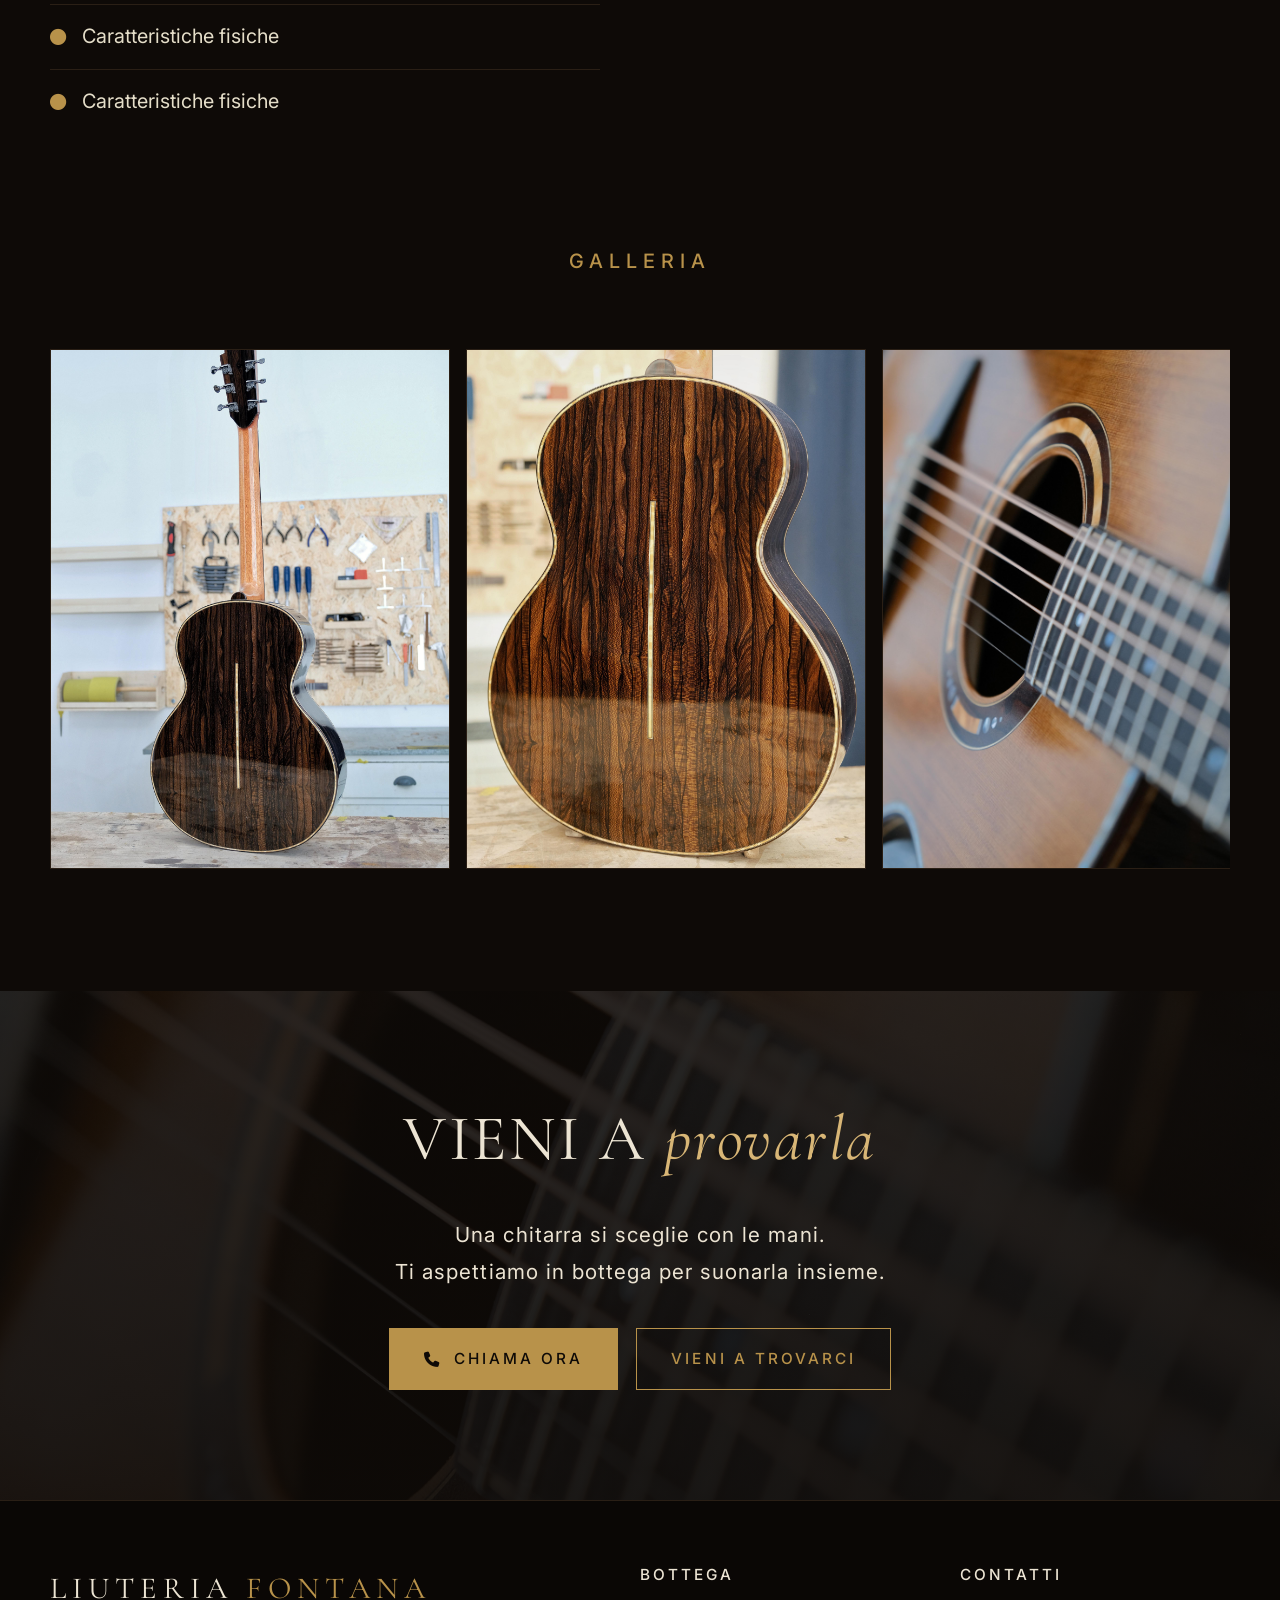
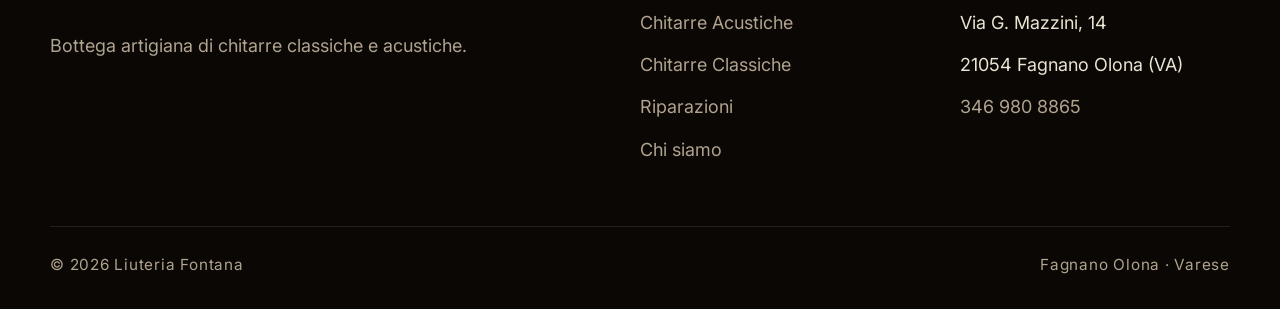
==== commit 2abb335c: "Fix qua e la trallalà!" ====
--- a/Acustiche.html
+++ b/Acustiche.html
@@ -1,21 +1,20 @@
 <!doctype html>
 <html lang="it">
 <head>
-<link rel="icon" type="image/png" href="img/logobiancosenzasfondoskinny.png">
-
-<meta charset="utf-8"/>
-<meta name="viewport" content="width=device-width,initial-scale=1"/>
-<title>Chitarre Acustiche artigianali — Liuteria Fontana</title>
-<meta name="description" content="Chitarre acustiche artigianali costruite a mano nella nostra bottega di Fagnano Olona (Varese). Legni selezionati, costruzione tradizionale, suono autentico."/>
-<meta name="keywords" content="chitarre acustiche artigianali, liutaio chitarra classica Varese, chitarra classica costruita a mano"/>
-<link rel="canonical" href="/Acustiche.html"/>
-<meta property="og:title" content="Chitarre Classiche — Liuteria Fontana"/>
-<meta property="og:description" content="Chitarre classiche costruite a mano a Fagnano Olona."/>
-<link rel="preconnect" href="https://fonts.googleapis.com">
-<link rel="preconnect" href="https://fonts.gstatic.com" crossorigin>
-<link href="https://fonts.googleapis.com/css2?family=Cormorant+Garamond:ital,wght@0,300;0,400;0,500;1,300;1,400&family=Inter:wght@300;400;500&display=swap" rel="stylesheet">
-<link rel="stylesheet" href="https://cdnjs.cloudflare.com/ajax/libs/font-awesome/6.5.1/css/all.min.css">
-<link rel="stylesheet" href="css/style.css">
+  <link rel="icon" type="image/png" href="img/logobiancosenzasfondoskinny.png">
+  <meta charset="utf-8"/>
+  <meta name="viewport" content="width=device-width,initial-scale=1"/>
+  <title>Chitarre Acustiche artigianali — Liuteria Fontana</title>
+  <meta name="description" content="Chitarre acustiche artigianali costruite a mano nella nostra bottega di Fagnano Olona (Varese). Legni selezionati, costruzione tradizionale, suono autentico."/>
+  <meta name="keywords" content="chitarre acustiche artigianali, liutaio chitarra classica Varese, chitarra classica costruita a mano"/>
+  <link rel="canonical" href="/Acustiche.html"/>
+  <meta property="og:title" content="Chitarre Classiche — Liuteria Fontana"/>
+  <meta property="og:description" content="Chitarre classiche costruite a mano a Fagnano Olona."/>
+  <link rel="preconnect" href="https://fonts.googleapis.com">
+  <link rel="preconnect" href="https://fonts.gstatic.com" crossorigin>
+  <link href="https://fonts.googleapis.com/css2?family=Cormorant+Garamond:ital,wght@0,300;0,400;0,500;1,300;1,400&family=Inter:wght@300;400;500&display=swap" rel="stylesheet">
+  <link rel="stylesheet" href="https://cdnjs.cloudflare.com/ajax/libs/font-awesome/6.5.1/css/all.min.css">
+  <link rel="stylesheet" href="css/style.css">
 </head>
 <body>
 
@@ -23,49 +22,62 @@
   <a class="nav-brand" href="index.html"><img src="img/logobiancosenzasfondoskinny.png"></a>
   <button class="nav-toggle" aria-label="menu"><i class="fa-solid fa-bars"></i></button>
   <ul class="nav-links">
-    <li><a href="index.html">Home</a></li>
+    <li><a href="index.html" data-it="Home" data-en="Home">Home</a></li>
     <li class="dropdown">
-      <a href="#" class="dropdown-toggle">Strumenti <i class="fa-solid fa-chevron-down"></i></a>
+      <a href="#" class="dropdown-toggle" data-it="Strumenti <i class='fa-solid fa-chevron-down'></i>" data-en="Instruments <i class='fa-solid fa-chevron-down'></i>">Strumenti <i class="fa-solid fa-chevron-down"></i></a>
       <ul class="dropdown-menu">
-        <li><a href="Acustiche.html">Acustiche</a></li>
-        <li><a href="Classiche.html">Classiche</a></li>
+        <li><a href="Acustiche.html" data-it="Acustiche" data-en="Acoustic">Acustiche</a></li>
+        <li><a href="Classiche.html" data-it="Classiche" data-en="Classical">Classiche</a></li>
       </ul>
     </li>
-    <li><a href="riparazioni.html">Riparazioni</a></li>
-    <li><a href="chi-siamo.html">Bio</a></li>
-    <li><a href="contatti.html">Contatti</a></li>
+    <li><a href="riparazioni.html" data-it="Riparazioni" data-en="Repairs">Riparazioni</a></li>
+    <li><a href="chi-siamo.html" data-it="Bio" data-en="Bio">Bio</a></li>
+    <li><a href="contatti.html" data-it="Contatti" data-en="Contact">Contatti</a></li>
+    <li><button id="lang-toggle" class="btn-lang">🇬🇧 EN</button></li>
   </ul>
 </nav>
 
 <header class="page-hero" data-bg style="--bg-img:url('/liuteriafontana/img/acusitche/acusticasuonata.jpg');">
-  <div class="eyebrow">Chitarra acustica</div>
+  <div class="eyebrow" data-it="Chitarra acustica" data-en="Acoustic guitar">Chitarra acustica</div>
   <h1>Parrata</h1>
-  <p>Breve descrizione da aggiungere.</p>
+  <p data-it="Breve descrizione da aggiungere." data-en="Brief description to be added.">Breve descrizione da aggiungere.</p>
 </header>
 
 <section>
   <div class="container split reveal">
     <div>
-      <span class="eyebrow">La costruzione</span>
-      <p>Chitarra acustica realizzata con tavola armonica in cedro canadese e fondo e
-        fasce in ziricote, un legno dalle venature profonde e dall’estetica molto
+      <span class="eyebrow" data-it="La costruzione" data-en="The build">La costruzione</span>
+      <p data-it="Chitarra acustica realizzata con tavola armonica in cedro canadese e fondo e fasce in ziricote, un legno dalle venature profonde e dall'estetica molto caratteristica. Le fasce sono state doppiate internamente con un piallaccio di ebano Macassar, una soluzione costruttiva che irrigidisce la struttura dello strumento e ottimizza il lavoro del piano armonico, migliorando la risposta delle frequenze basse e l'efficienza della tavola." data-en="Acoustic guitar built with a Canadian cedar soundboard and ziricote back and
+sides, a wood known for its deep grain patterns and distinctive visual character.
+The sides are internally laminated with a Makassar ebony veneer, a construction
+solution that stiffens the structure of the instrument and optimizes the efficiency
+of the soundboard, improving the response of the lower frequencies and the
+overall vibrational efficiency of the top.">Chitarra acustica realizzata con tavola armonica in cedro canadese e fondo e
+        fasce in ziricote, un legno dalle venature profonde e dall'estetica molto
         caratteristica. Le fasce sono state doppiate internamente con un piallaccio di
         ebano Macassar, una soluzione costruttiva che irrigidisce la struttura dello
         strumento e ottimizza il lavoro del piano armonico, migliorando la risposta delle
-        frequenze basse e l’efficienza della tavola.</p>
-      <p>Dal punto di vista sonoro lo strumento offre basse molto presenti e profonde,
+        frequenze basse e l'efficienza della tavola.</p>
+      <p data-it="Dal punto di vista sonoro lo strumento offre basse molto presenti e profonde, accompagnate da un timbro complessivamente caldo e avvolgente. La proiezione e il volume sono notevoli, mentre la dinamica risulta estremamente sensibile al tocco, permettendo al musicista un grande controllo espressivo." data-en="The instrument offers very strong and deep bass response, paired with a warm
+and enveloping overall character. Projection and volume are excellent, while the
+dynamic response is extremely sensitive to the player's touch, allowing for great
+expressive control.">Dal punto di vista sonoro lo strumento offre basse molto presenti e profonde,
         accompagnate da un timbro complessivamente caldo e avvolgente. La
         proiezione e il volume sono notevoli, mentre la dinamica risulta estremamente
         sensibile al tocco, permettendo al musicista un grande controllo espressivo.</p>
-      <p>I cantini risultano più rotondi e morbidi rispetto a strumenti dal carattere più
+      <p data-it="I cantini risultano più rotondi e morbidi rispetto a strumenti dal carattere più brillante, contribuendo a un equilibrio timbrico caldo e musicale. Per queste caratteristiche la chitarra è particolarmente indicata per il fingerstyle, grazie alla ricchezza delle basse, la sensibilità dinamica e la risposta immediata al tocco." data-en="The trebles are rounder and softer compared to more bright-voiced instruments,
+contributing to a warm and balanced tonal character. For these reasons, the
+guitar is particularly well suited for fingerstyle playing, where the rich bass
+response, dynamic sensitivity, and immediate response to touch allow the player
+to fully express subtle nuances.">I cantini risultano più rotondi e morbidi rispetto a strumenti dal carattere più
         brillante, contribuendo a un equilibrio timbrico caldo e musicale. Per queste
         caratteristiche la chitarra è particolarmente indicata per il fingerstyle, grazie alla
         ricchezza delle basse, la sensibilità dinamica e la risposta immediata al tocco.</p>
       <ul class="feature-list">
-        <li><i class="fa-solid fa-circle"></i> Caratteristiche fisiche</li>
-        <li><i class="fa-solid fa-circle"></i> Caratteristiche fisiche</li>
-        <li><i class="fa-solid fa-circle"></i> Caratteristiche fisiche</li>
-        <li><i class="fa-solid fa-circle"></i> Caratteristiche fisiche</li>
+        <li><i class="fa-solid fa-circle"></i> <span data-it="Caratteristiche fisiche" data-en="Physical specifications">Caratteristiche fisiche</span></li>
+        <li><i class="fa-solid fa-circle"></i> <span data-it="Caratteristiche fisiche" data-en="Physical specifications">Caratteristiche fisiche</span></li>
+        <li><i class="fa-solid fa-circle"></i> <span data-it="Caratteristiche fisiche" data-en="Physical specifications">Caratteristiche fisiche</span></li>
+        <li><i class="fa-solid fa-circle"></i> <span data-it="Caratteristiche fisiche" data-en="Physical specifications">Caratteristiche fisiche</span></li>
       </ul>
     </div>
     <div class="split-img" style="background-image:url('img/acusitche/acustica4.jpeg')"></div>
@@ -75,7 +87,7 @@
 <section style="padding-top:0">
   <div class="container">
     <div class="section-head reveal">
-      <div class="eyebrow">Galleria</div>
+      <div class="eyebrow" data-it="Galleria" data-en="Gallery">Galleria</div>
     </div>
     <div class="gallery reveal">
       <div class="ph" style="background-image:url('img/acusitche/acustica1.jpeg')"></div>
@@ -104,20 +116,28 @@
 
 <section class="cta-bottega">
   <div class="container reveal">
-    <h2>Vieni a <em>provarla</em></h2>
-    <div class="info">Una chitarra si sceglie con le mani.<br>Ti aspettiamo in bottega per suonarla insieme.</div>
+    <h2 data-it="Vieni a <em>provarla</em>" data-en="Come and <em>try it</em>">Vieni a <em>provarla</em></h2>
+    <div class="info" data-it="Una chitarra si sceglie con le mani.<br>Ti aspettiamo in bottega per suonarla insieme." data-en="A guitar is chosen with your hands.<br>Come to the workshop and play it with us.">Una chitarra si sceglie con le mani.<br>Ti aspettiamo in bottega per suonarla insieme.</div>
     <div class="cta-buttons">
-      <a class="btn btn-filled" href="tel:+393469808865"><i class="fa-solid fa-phone"></i> Chiama ora</a>
-      <a class="btn" href="contatti.html#dove">Vieni a trovarci</a>
+      <a class="btn btn-filled" href="tel:+393469808865"><i class="fa-solid fa-phone"></i> <span data-it="Chiama ora" data-en="Call now">Chiama ora</span></a>
+      <a class="btn" href="contatti.html#dove" data-it="Vieni a trovarci" data-en="Find us">Vieni a trovarci</a>
     </div>
   </div>
 </section>
 
 <footer class="foot">
   <div class="foot-grid">
-    <div><div class="foot-brand">Liuteria <span>Fontana</span></div><p>Bottega artigiana di chitarre classiche e acustiche.</p></div>
-    <div><h5>Bottega</h5><ul><li><a href="Acustiche.html">Chitarre Classiche</a></li><li><a href="Classiche.html">Chitarre Acustiche</a></li><li><a href="riparazioni.html">Riparazioni</a></li><li><a href="chi-siamo.html">Chi siamo</a></li></ul></div>
-    <div><h5>Contatti</h5><ul><li>Via G. Mazzini, 14</li><li>21054 Fagnano Olona (VA)</li><li><a href="tel:+393469808865">346 980 8865</a></li></ul></div>
+    <div><div class="foot-brand">Liuteria <span>Fontana</span></div><p data-it="Bottega artigiana di chitarre classiche e acustiche." data-en="Artisan workshop for classical and acoustic guitars.">Bottega artigiana di chitarre classiche e acustiche.</p></div>
+    <div><h5 data-it="Bottega" data-en="Workshop">Bottega</h5><ul>
+      <li><a href="Acustiche.html" data-it="Chitarre Acustiche" data-en="Acoustic Guitars">Chitarre Acustiche</a></li>
+      <li><a href="Classiche.html" data-it="Chitarre Classiche" data-en="Classical Guitars">Chitarre Classiche</a></li>
+      <li><a href="riparazioni.html" data-it="Riparazioni" data-en="Repairs">Riparazioni</a></li>
+      <li><a href="chi-siamo.html" data-it="Chi siamo" data-en="About us">Chi siamo</a></li>
+    </ul></div>
+    <div><h5 data-it="Contatti" data-en="Contact">Contatti</h5><ul>
+      <li>Via G. Mazzini, 14</li><li>21054 Fagnano Olona (VA)</li>
+      <li><a href="tel:+393469808865">346 980 8865</a></li>
+    </ul></div>
   </div>
   <div class="foot-bottom"><span>© <span id="y"></span> Liuteria Fontana</span><span>Fagnano Olona · Varese</span></div>
 </footer>
@@ -125,5 +145,6 @@
 <a class="wa" href="https://wa.me/393469808865" target="_blank" rel="noopener" aria-label="WhatsApp"><i class="fa-brands fa-whatsapp"></i></a>
 <script>document.getElementById('y').textContent=new Date().getFullYear();</script>
 <script src="js/app.js"></script>
+<script src="js/translate.js"></script>
 </body>
 </html>
--- a/css/style.css
+++ b/css/style.css
@@ -1088,3 +1088,17 @@
   height: 70px;
   width: auto;
 }
+
+.btn-lang {
+  background: none;
+  border: 1px solid currentColor;
+  color: inherit;
+  padding: 4px 10px;
+  border-radius: 4px;
+  cursor: pointer;
+  font-size: 0.85rem;
+  font-family: inherit;
+  opacity: 0.8;
+  transition: opacity 0.2s;
+}
+.btn-lang:hover { opacity: 1; }
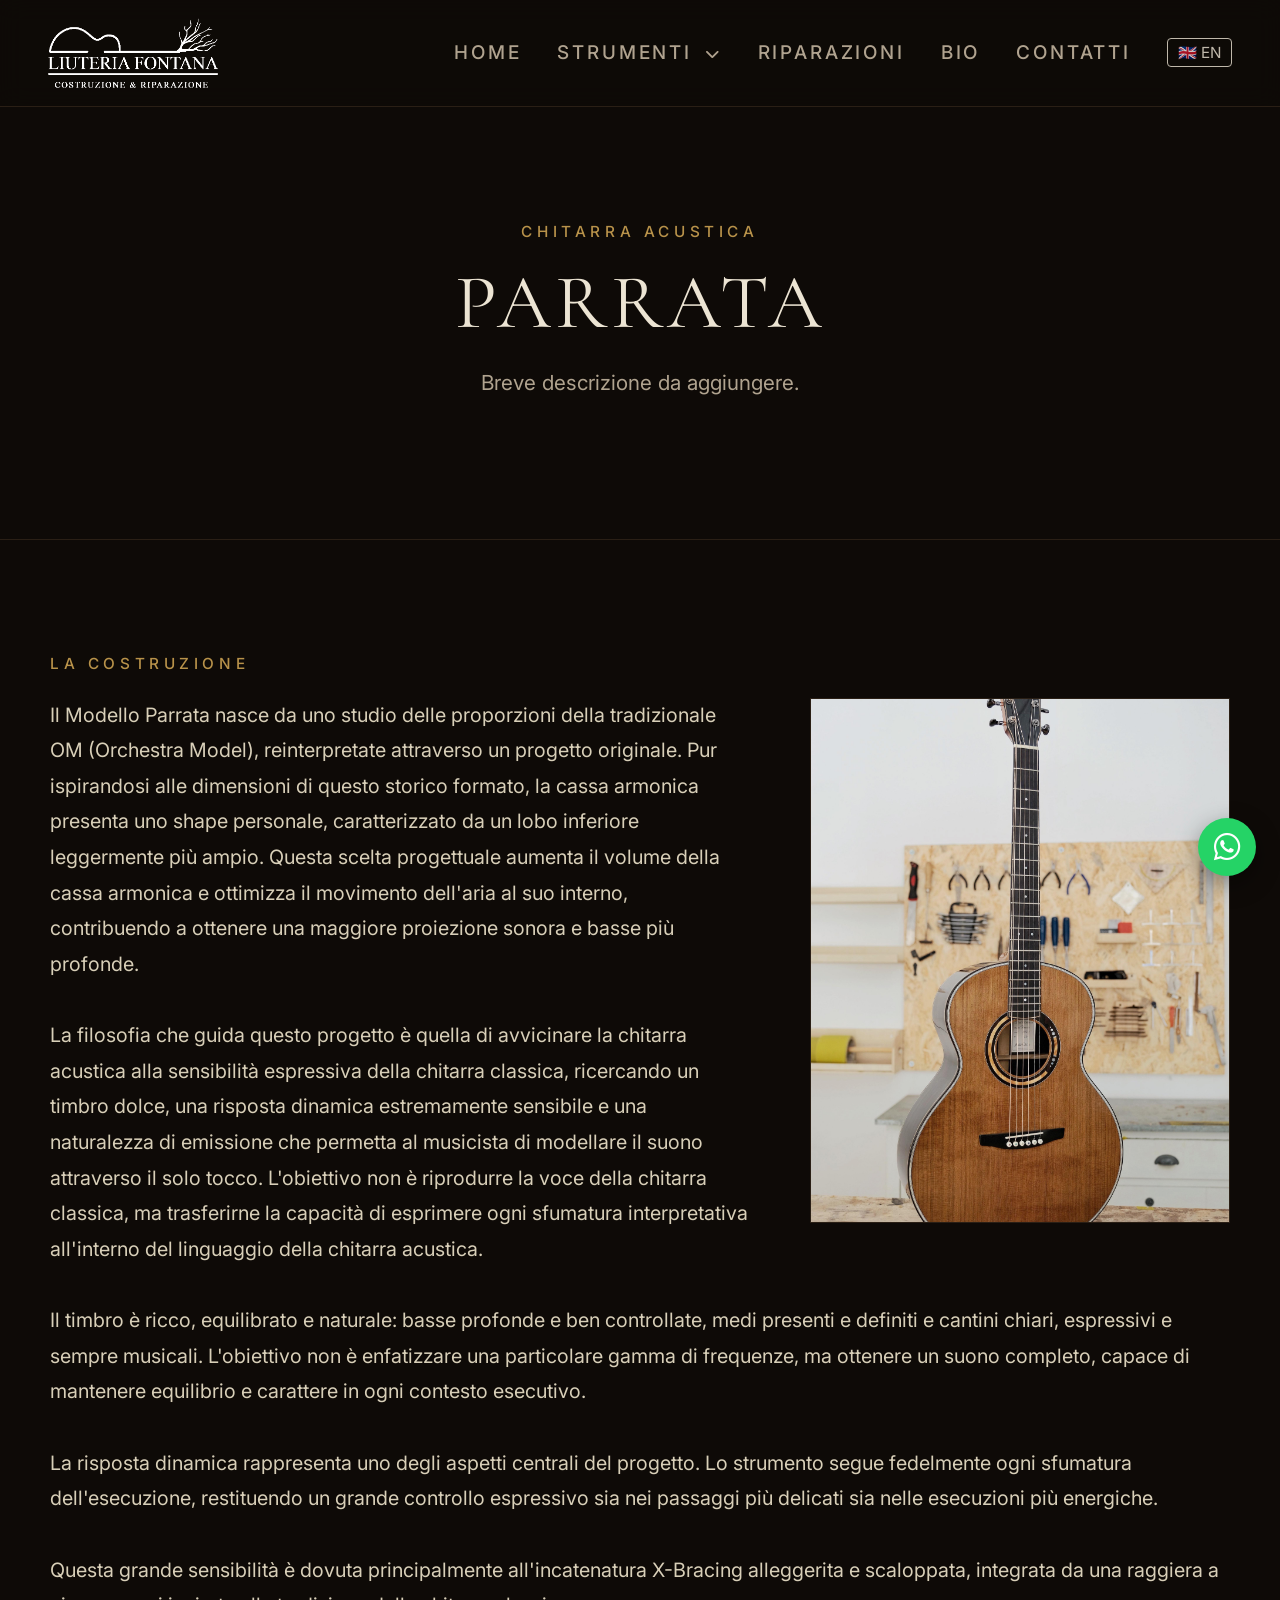
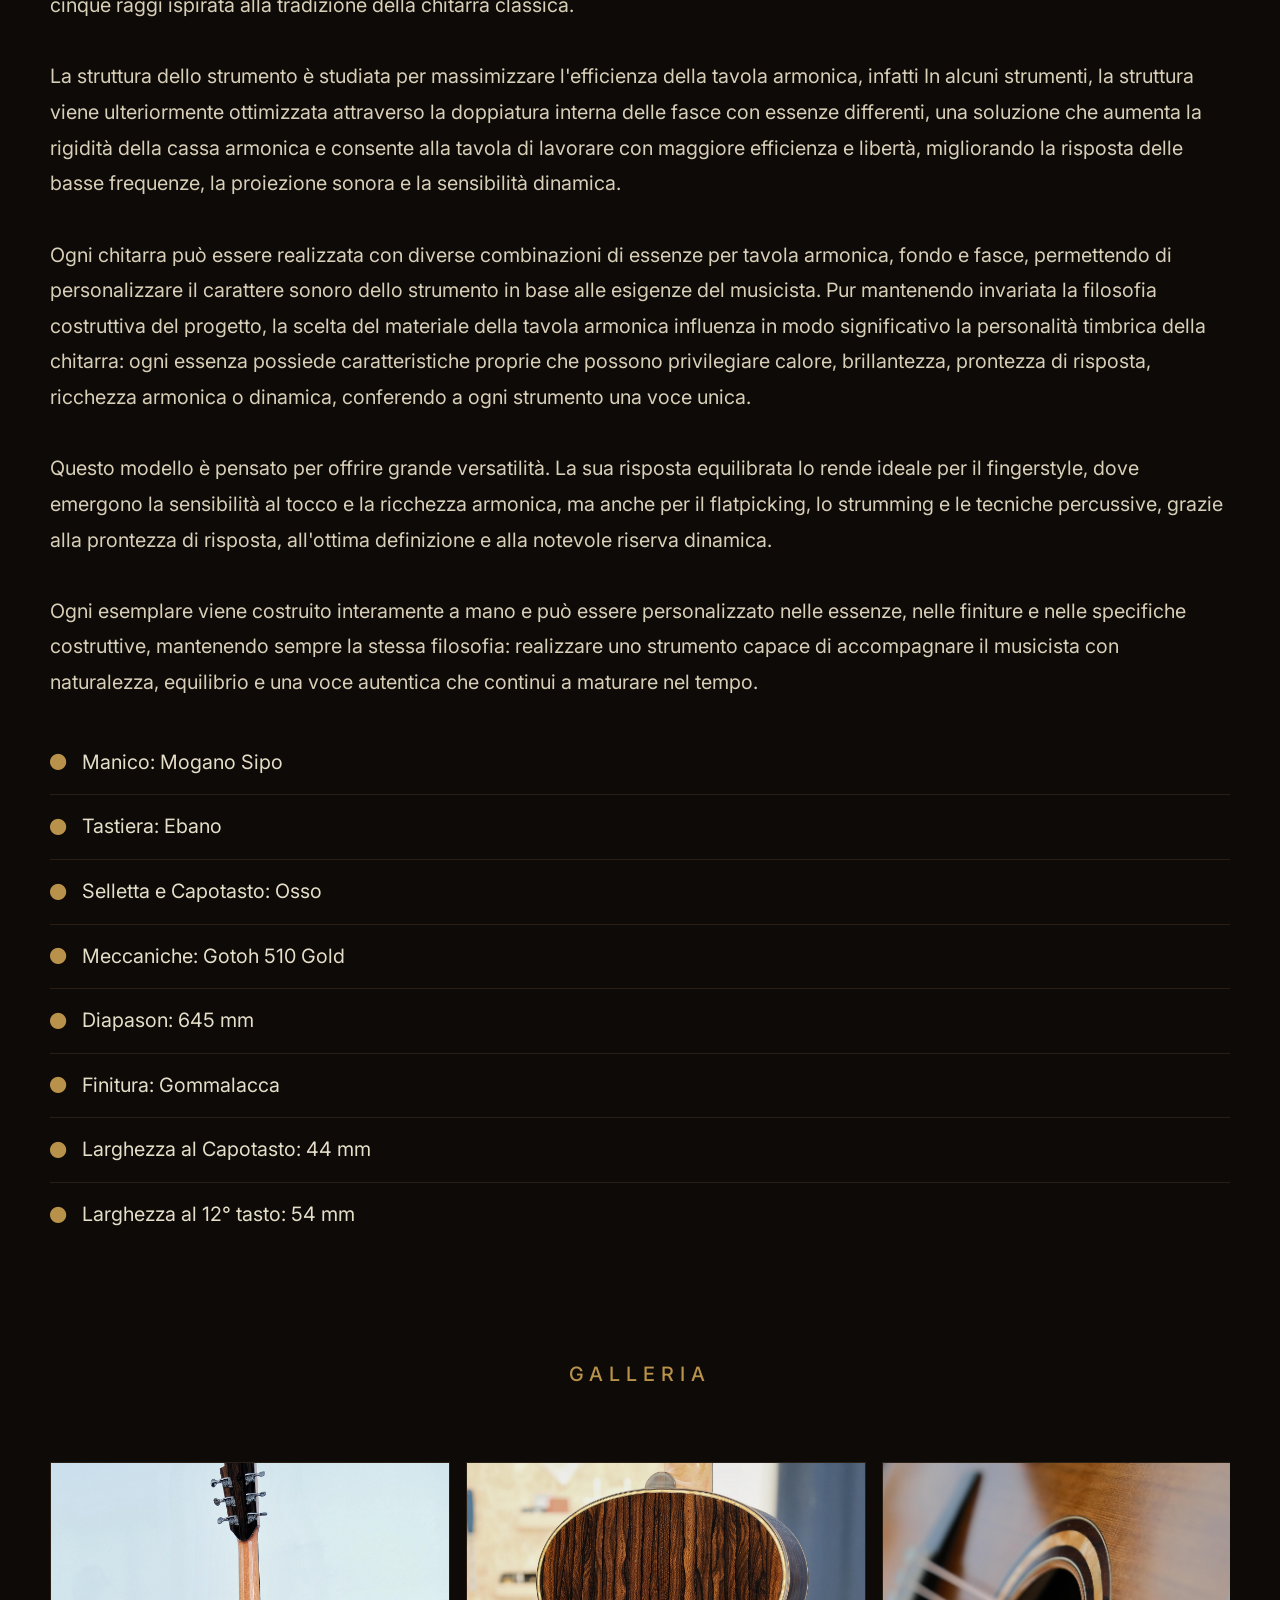
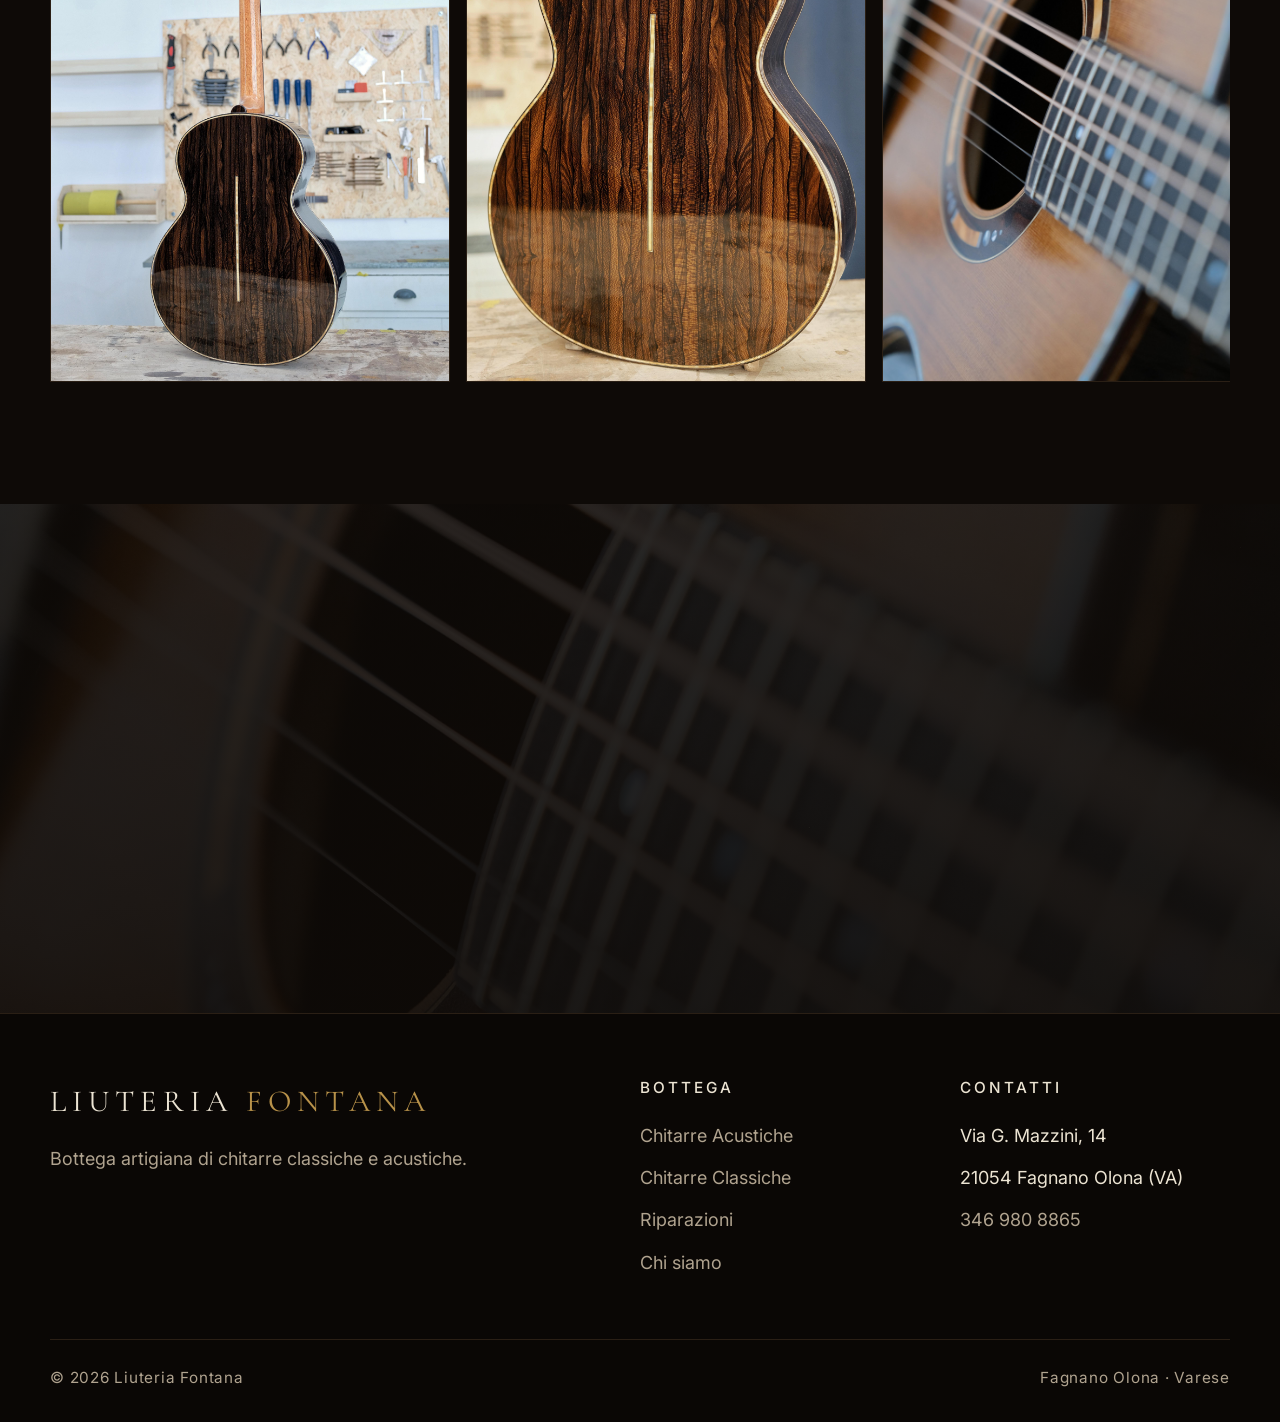
==== commit 772c0473: "Fix qua e la trallalà!" ====
--- a/Acustiche.html
+++ b/Acustiche.html
@@ -44,43 +44,42 @@
 </header>
 
 <section>
-  <div class="container split reveal">
+  <div class="container split split-float-right reveal">
+    <div class="split-img" style="background-image:url('img/acusitche/acustica4.jpeg')"></div>
     <div>
       <span class="eyebrow" data-it="La costruzione" data-en="The build">La costruzione</span>
-      <p data-it="Chitarra acustica realizzata con tavola armonica in cedro canadese e fondo e fasce in ziricote, un legno dalle venature profonde e dall'estetica molto caratteristica. Le fasce sono state doppiate internamente con un piallaccio di ebano Macassar, una soluzione costruttiva che irrigidisce la struttura dello strumento e ottimizza il lavoro del piano armonico, migliorando la risposta delle frequenze basse e l'efficienza della tavola." data-en="Acoustic guitar built with a Canadian cedar soundboard and ziricote back and
-sides, a wood known for its deep grain patterns and distinctive visual character.
-The sides are internally laminated with a Makassar ebony veneer, a construction
-solution that stiffens the structure of the instrument and optimizes the efficiency
-of the soundboard, improving the response of the lower frequencies and the
-overall vibrational efficiency of the top.">Chitarra acustica realizzata con tavola armonica in cedro canadese e fondo e
-        fasce in ziricote, un legno dalle venature profonde e dall'estetica molto
-        caratteristica. Le fasce sono state doppiate internamente con un piallaccio di
-        ebano Macassar, una soluzione costruttiva che irrigidisce la struttura dello
-        strumento e ottimizza il lavoro del piano armonico, migliorando la risposta delle
-        frequenze basse e l'efficienza della tavola.</p>
-      <p data-it="Dal punto di vista sonoro lo strumento offre basse molto presenti e profonde, accompagnate da un timbro complessivamente caldo e avvolgente. La proiezione e il volume sono notevoli, mentre la dinamica risulta estremamente sensibile al tocco, permettendo al musicista un grande controllo espressivo." data-en="The instrument offers very strong and deep bass response, paired with a warm
-and enveloping overall character. Projection and volume are excellent, while the
-dynamic response is extremely sensitive to the player's touch, allowing for great
-expressive control.">Dal punto di vista sonoro lo strumento offre basse molto presenti e profonde,
-        accompagnate da un timbro complessivamente caldo e avvolgente. La
-        proiezione e il volume sono notevoli, mentre la dinamica risulta estremamente
-        sensibile al tocco, permettendo al musicista un grande controllo espressivo.</p>
-      <p data-it="I cantini risultano più rotondi e morbidi rispetto a strumenti dal carattere più brillante, contribuendo a un equilibrio timbrico caldo e musicale. Per queste caratteristiche la chitarra è particolarmente indicata per il fingerstyle, grazie alla ricchezza delle basse, la sensibilità dinamica e la risposta immediata al tocco." data-en="The trebles are rounder and softer compared to more bright-voiced instruments,
-contributing to a warm and balanced tonal character. For these reasons, the
-guitar is particularly well suited for fingerstyle playing, where the rich bass
-response, dynamic sensitivity, and immediate response to touch allow the player
-to fully express subtle nuances.">I cantini risultano più rotondi e morbidi rispetto a strumenti dal carattere più
-        brillante, contribuendo a un equilibrio timbrico caldo e musicale. Per queste
-        caratteristiche la chitarra è particolarmente indicata per il fingerstyle, grazie alla
-        ricchezza delle basse, la sensibilità dinamica e la risposta immediata al tocco.</p>
+      <p data-it="Il Modello Parrata nasce da uno studio delle proporzioni della tradizionale OM (Orchestra Model), reinterpretate attraverso un progetto originale. Pur ispirandosi alle dimensioni di questo storico formato, la cassa armonica presenta uno shape personale, caratterizzato da un lobo inferiore leggermente più ampio. Questa scelta progettuale aumenta il volume della cassa armonica e ottimizza il movimento dell'aria al suo interno, contribuendo a ottenere una maggiore proiezione sonora e basse più profonde.<br><br>La filosofia che guida questo progetto è quella di avvicinare la chitarra acustica alla sensibilità espressiva della chitarra classica, ricercando un timbro dolce, una risposta dinamica estremamente sensibile e una naturalezza di emissione che permetta al musicista di modellare il suono attraverso il solo tocco. L'obiettivo non è riprodurre la voce della chitarra classica, ma trasferirne la capacità di esprimere ogni sfumatura interpretativa all'interno del linguaggio della chitarra acustica.<br><br>Il timbro è ricco, equilibrato e naturale: basse profonde e ben controllate, medi presenti e definiti e cantini chiari, espressivi e sempre musicali. L'obiettivo non è enfatizzare una particolare gamma di frequenze, ma ottenere un suono completo, capace di mantenere equilibrio e carattere in ogni contesto esecutivo.<br><br>La risposta dinamica rappresenta uno degli aspetti centrali del progetto. Lo strumento segue fedelmente ogni sfumatura dell'esecuzione, restituendo un grande controllo espressivo sia nei passaggi più delicati sia nelle esecuzioni più energiche.<br><br>Questa grande sensibilità è dovuta principalmente all'incatenatura X-Bracing alleggerita e scaloppata, integrata da una raggiera a cinque raggi ispirata alla tradizione della chitarra classica.<br><br>La struttura dello strumento è studiata per massimizzare l'efficienza della tavola armonica, infatti In alcuni strumenti, la struttura viene ulteriormente ottimizzata attraverso la doppiatura interna delle fasce con essenze differenti, una soluzione che aumenta la rigidità della cassa armonica e consente alla tavola di lavorare con maggiore efficienza e libertà, migliorando la risposta delle basse frequenze, la proiezione sonora e la sensibilità dinamica.<br><br>Ogni chitarra può essere realizzata con diverse combinazioni di essenze per tavola armonica, fondo e fasce, permettendo di personalizzare il carattere sonoro dello strumento in base alle esigenze del musicista. Pur mantenendo invariata la filosofia costruttiva del progetto, la scelta del materiale della tavola armonica influenza in modo significativo la personalità timbrica della chitarra: ogni essenza possiede caratteristiche proprie che possono privilegiare calore, brillantezza, prontezza di risposta, ricchezza armonica o dinamica, conferendo a ogni strumento una voce unica.<br><br>Questo modello è pensato per offrire grande versatilità. La sua risposta equilibrata lo rende ideale per il fingerstyle, dove emergono la sensibilità al tocco e la ricchezza armonica, ma anche per il flatpicking, lo strumming e le tecniche percussive, grazie alla prontezza di risposta, all'ottima definizione e alla notevole riserva dinamica.<br><br>Ogni esemplare viene costruito interamente a mano e può essere personalizzato nelle essenze, nelle finiture e nelle specifiche costruttive, mantenendo sempre la stessa filosofia: realizzare uno strumento capace di accompagnare il musicista con naturalezza, equilibrio e una voce autentica che continui a maturare nel tempo."
+         data-en="The Parrata Model is born from a study of the proportions of the traditional OM (Orchestra Model), reinterpreted through an original project. While drawing on the dimensions of this historic format, the soundbox features a personal shape, characterised by a slightly wider lower bout. This design choice increases the volume of the soundbox and optimises the movement of air inside it, contributing to greater sound projection and deeper bass.<br><br>The philosophy behind this project is to bring the acoustic guitar closer to the expressive sensitivity of the classical guitar, seeking a sweet timbre, an extremely sensitive dynamic response and a naturalness of emission that allows the musician to shape the sound through touch alone. The aim is not to reproduce the voice of the classical guitar, but to transfer its ability to express every interpretative nuance within the language of the acoustic guitar.<br><br>The timbre is rich, balanced and natural: deep, well-controlled bass, present and defined mids, and clear, expressive trebles that are always musical. The aim is not to emphasise any particular frequency range, but to achieve a complete sound capable of maintaining balance and character in every playing context.<br><br>Dynamic response is one of the central aspects of the project. The instrument faithfully follows every nuance of the performance, offering great expressive control both in the most delicate passages and in the most energetic playing.<br><br>This high level of sensitivity is mainly due to the lightened, scalloped X-Bracing system, combined with a five-ray fan bracing pattern inspired by classical guitar tradition.<br><br>The structure of the instrument is designed to maximise the efficiency of the soundboard; in some instruments, the structure is further optimised through the internal lamination of the sides with different woods, a solution that increases the rigidity of the soundbox and allows the top to work with greater efficiency and freedom, improving the response of the lower frequencies, sound projection and dynamic sensitivity.<br><br>Each guitar can be built with different combinations of woods for the soundboard, back and sides, allowing the sound character of the instrument to be customised according to the musician's needs. While the building philosophy of the project remains unchanged, the choice of soundboard material significantly influences the tonal personality of the guitar: each wood has its own characteristics that may favour warmth, brightness, responsiveness, harmonic richness or dynamics, giving each instrument a unique voice.<br><br>This model is designed to offer great versatility. Its balanced response makes it ideal for fingerstyle, where touch sensitivity and harmonic richness come to the fore, but also for flatpicking, strumming and percussive techniques, thanks to its responsiveness, excellent definition and remarkable dynamic headroom.<br><br>Each instrument is built entirely by hand and can be customised in terms of woods, finishes and construction specifications, always maintaining the same philosophy: to create an instrument capable of accompanying the musician with naturalness, balance and an authentic voice that continues to mature over time.">
+        Il Modello Parrata nasce da uno studio delle proporzioni della tradizionale OM (Orchestra Model), reinterpretate attraverso un progetto originale. Pur ispirandosi alle dimensioni di questo storico formato, la cassa armonica presenta uno shape personale, caratterizzato da un lobo inferiore leggermente più ampio. Questa scelta progettuale aumenta il volume della cassa armonica e ottimizza il movimento dell'aria al suo interno, contribuendo a ottenere una maggiore proiezione sonora e basse più profonde.<br><br>
+
+        La filosofia che guida questo progetto è quella di avvicinare la chitarra acustica alla sensibilità espressiva della chitarra classica, ricercando un timbro dolce, una risposta dinamica estremamente sensibile e una naturalezza di emissione che permetta al musicista di modellare il suono attraverso il solo tocco. L'obiettivo non è riprodurre la voce della chitarra classica, ma trasferirne la capacità di esprimere ogni sfumatura interpretativa all'interno del linguaggio della chitarra acustica.<br><br>
+
+        Il timbro è ricco, equilibrato e naturale: basse profonde e ben controllate, medi presenti e definiti e cantini chiari, espressivi e sempre musicali. L'obiettivo non è enfatizzare una particolare gamma di frequenze, ma ottenere un suono completo, capace di mantenere equilibrio e carattere in ogni contesto esecutivo.<br><br>
+
+        La risposta dinamica rappresenta uno degli aspetti centrali del progetto. Lo strumento segue fedelmente ogni sfumatura dell'esecuzione, restituendo un grande controllo espressivo sia nei passaggi più delicati sia nelle esecuzioni più energiche.<br><br>
+
+        Questa grande sensibilità è dovuta principalmente all'incatenatura X-Bracing alleggerita e scaloppata, integrata da una raggiera a cinque raggi ispirata alla tradizione della chitarra classica.<br><br>
+
+        La struttura dello strumento è studiata per massimizzare l'efficienza della tavola armonica, infatti In alcuni strumenti, la struttura viene ulteriormente ottimizzata attraverso la doppiatura interna delle fasce con essenze differenti, una soluzione che aumenta la rigidità della cassa armonica e consente alla tavola di lavorare con maggiore efficienza e libertà, migliorando la risposta delle basse frequenze, la proiezione sonora e la sensibilità dinamica.<br><br>
+
+        Ogni chitarra può essere realizzata con diverse combinazioni di essenze per tavola armonica, fondo e fasce, permettendo di personalizzare il carattere sonoro dello strumento in base alle esigenze del musicista. Pur mantenendo invariata la filosofia costruttiva del progetto, la scelta del materiale della tavola armonica influenza in modo significativo la personalità timbrica della chitarra: ogni essenza possiede caratteristiche proprie che possono privilegiare calore, brillantezza, prontezza di risposta, ricchezza armonica o dinamica, conferendo a ogni strumento una voce unica.<br><br>
+
+        Questo modello è pensato per offrire grande versatilità. La sua risposta equilibrata lo rende ideale per il fingerstyle, dove emergono la sensibilità al tocco e la ricchezza armonica, ma anche per il flatpicking, lo strumming e le tecniche percussive, grazie alla prontezza di risposta, all'ottima definizione e alla notevole riserva dinamica.<br><br>
+
+        Ogni esemplare viene costruito interamente a mano e può essere personalizzato nelle essenze, nelle finiture e nelle specifiche costruttive, mantenendo sempre la stessa filosofia: realizzare uno strumento capace di accompagnare il musicista con naturalezza, equilibrio e una voce autentica che continui a maturare nel tempo.
+      </p>
       <ul class="feature-list">
-        <li><i class="fa-solid fa-circle"></i> <span data-it="Caratteristiche fisiche" data-en="Physical specifications">Caratteristiche fisiche</span></li>
-        <li><i class="fa-solid fa-circle"></i> <span data-it="Caratteristiche fisiche" data-en="Physical specifications">Caratteristiche fisiche</span></li>
-        <li><i class="fa-solid fa-circle"></i> <span data-it="Caratteristiche fisiche" data-en="Physical specifications">Caratteristiche fisiche</span></li>
-        <li><i class="fa-solid fa-circle"></i> <span data-it="Caratteristiche fisiche" data-en="Physical specifications">Caratteristiche fisiche</span></li>
+        <li><i class="fa-solid fa-circle"></i> <span data-it="Manico: Mogano Sipo" data-en="Neck: Sipo Mahogany">Manico: Mogano Sipo</span></li>
+        <li><i class="fa-solid fa-circle"></i> <span data-it="Tastiera: Ebano" data-en="Fingerboard: Ebony">Tastiera: Ebano</span></li>
+        <li><i class="fa-solid fa-circle"></i> <span data-it="Selletta e Capotasto: Osso" data-en="Saddle and Nut: Bone">Selletta e Capotasto: Osso</span></li>
+        <li><i class="fa-solid fa-circle"></i> <span data-it="Meccaniche: Gotoh 510 Gold" data-en="Tuners: Gotoh 510 Gold">Meccaniche: Gotoh 510 Gold</span></li>
+        <li><i class="fa-solid fa-circle"></i> <span data-it="Diapason: 645 mm" data-en="Scale length: 645 mm">Diapason: 645 mm</span></li>
+        <li><i class="fa-solid fa-circle"></i> <span data-it="Finitura: Gommalacca" data-en="Finish: Shellac">Finitura: Gommalacca</span></li>
+        <li><i class="fa-solid fa-circle"></i> <span data-it="Larghezza al Capotasto: 44 mm" data-en="Nut width: 44 mm">Larghezza al Capotasto: 44 mm</span></li>
+        <li><i class="fa-solid fa-circle"></i> <span data-it="Larghezza al 12° tasto: 54 mm" data-en="Width at 12th fret: 54 mm">Larghezza al 12° tasto: 54 mm</span></li>
       </ul>
     </div>
-    <div class="split-img" style="background-image:url('img/acusitche/acustica4.jpeg')"></div>
+
   </div>
 </section>
 
@@ -117,7 +116,7 @@
 <section class="cta-bottega">
   <div class="container reveal">
     <h2 data-it="Vieni a <em>provarla</em>" data-en="Come and <em>try it</em>">Vieni a <em>provarla</em></h2>
-    <div class="info" data-it="Una chitarra si sceglie con le mani.<br>Ti aspettiamo in bottega per suonarla insieme." data-en="A guitar is chosen with your hands.<br>Come to the workshop and play it with us.">Una chitarra si sceglie con le mani.<br>Ti aspettiamo in bottega per suonarla insieme.</div>
+    <div class="info" data-it="Una chitarra si sceglie provandola.<br>Ti aspettiamo in bottega per suonarla insieme." data-en="A guitar is chosen trying it.<br>Come to the workshop and play it with us.">Una chitarra si sceglie provandola.<br>Ti aspettiamo in bottega per suonarla insieme.</div>
     <div class="cta-buttons">
       <a class="btn btn-filled" href="tel:+393469808865"><i class="fa-solid fa-phone"></i> <span data-it="Chiama ora" data-en="Call now">Chiama ora</span></a>
       <a class="btn" href="contatti.html#dove" data-it="Vieni a trovarci" data-en="Find us">Vieni a trovarci</a>
--- a/css/style.css
+++ b/css/style.css
@@ -135,7 +135,7 @@
   }
 
   .nav-links.open {
-    max-height: 400px
+    max-height: 600px
   }
 
   .nav-links li {
@@ -145,6 +145,11 @@
   .nav-links a {
     display: block;
     padding: 18px 24px
+  }
+
+  .nav-links li:has(#lang-toggle) {
+    border-top: 1px solid var(--line);
+    padding: 16px 24px;
   }
 }
 
@@ -176,6 +181,8 @@
 }
 
 .hero-inner {
+  display: flex;
+  flex-direction: column;
   position: relative;
   z-index: 2;
   max-width: 900px
@@ -606,6 +613,52 @@
   background: var(--bg-card) center/cover;
   border: 1px solid var(--line);
   margin-top: 47.53px
+}
+
+.split.split-float {
+  display: block;
+  overflow: hidden;
+}
+
+.split.split-float .split-img {
+  width: 42%;
+  max-width: 420px;
+  float: left;
+  margin-right: 60px;
+  margin-bottom: 24px;
+  shape-outside: inset(0);
+}
+
+@media (max-width: 880px) {
+  .split.split-float .split-img {
+    float: none;
+    width: 100%;
+    max-width: none;
+    margin-right: 0;
+  }
+}
+
+.split.split-float-right {
+  display: block;
+  overflow: hidden;
+}
+
+.split.split-float-right .split-img {
+  width: 42%;
+  max-width: 420px;
+  float: right;
+  margin-left: 60px;
+  margin-bottom: 24px;
+  shape-outside: inset(0);
+}
+
+@media (max-width: 880px) {
+  .split.split-float-right .split-img {
+    float: none;
+    width: 100%;
+    max-width: none;
+    margin-left: 0;
+  }
 }
 
 .split h2 {
@@ -1102,3 +1155,10 @@
   transition: opacity 0.2s;
 }
 .btn-lang:hover { opacity: 1; }
+
+.hero-inner img {
+  height: 150px;
+  width: auto;
+  object-fit: contain; /* extra sicurezza: mai stirare anche se width/height vengono entrambe fissate da qualche altra regola */
+  max-width: 100%;
+}
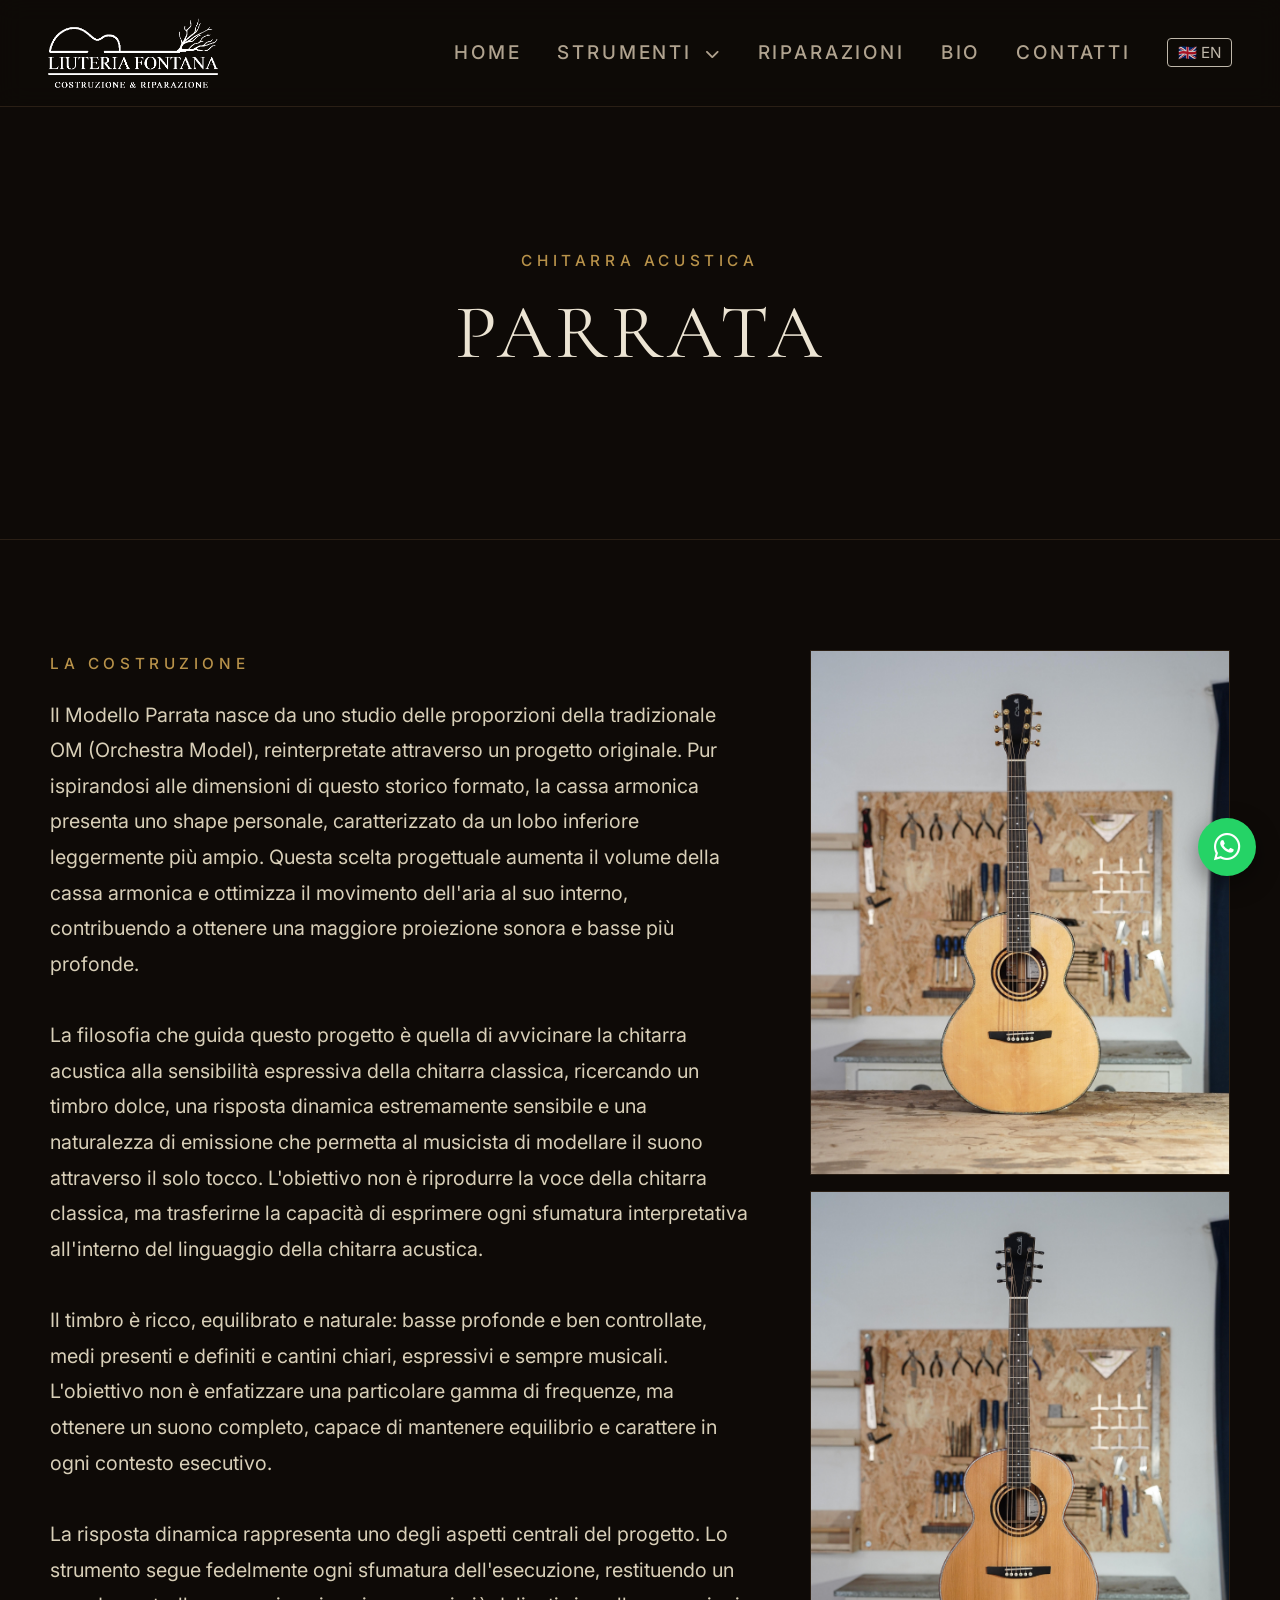
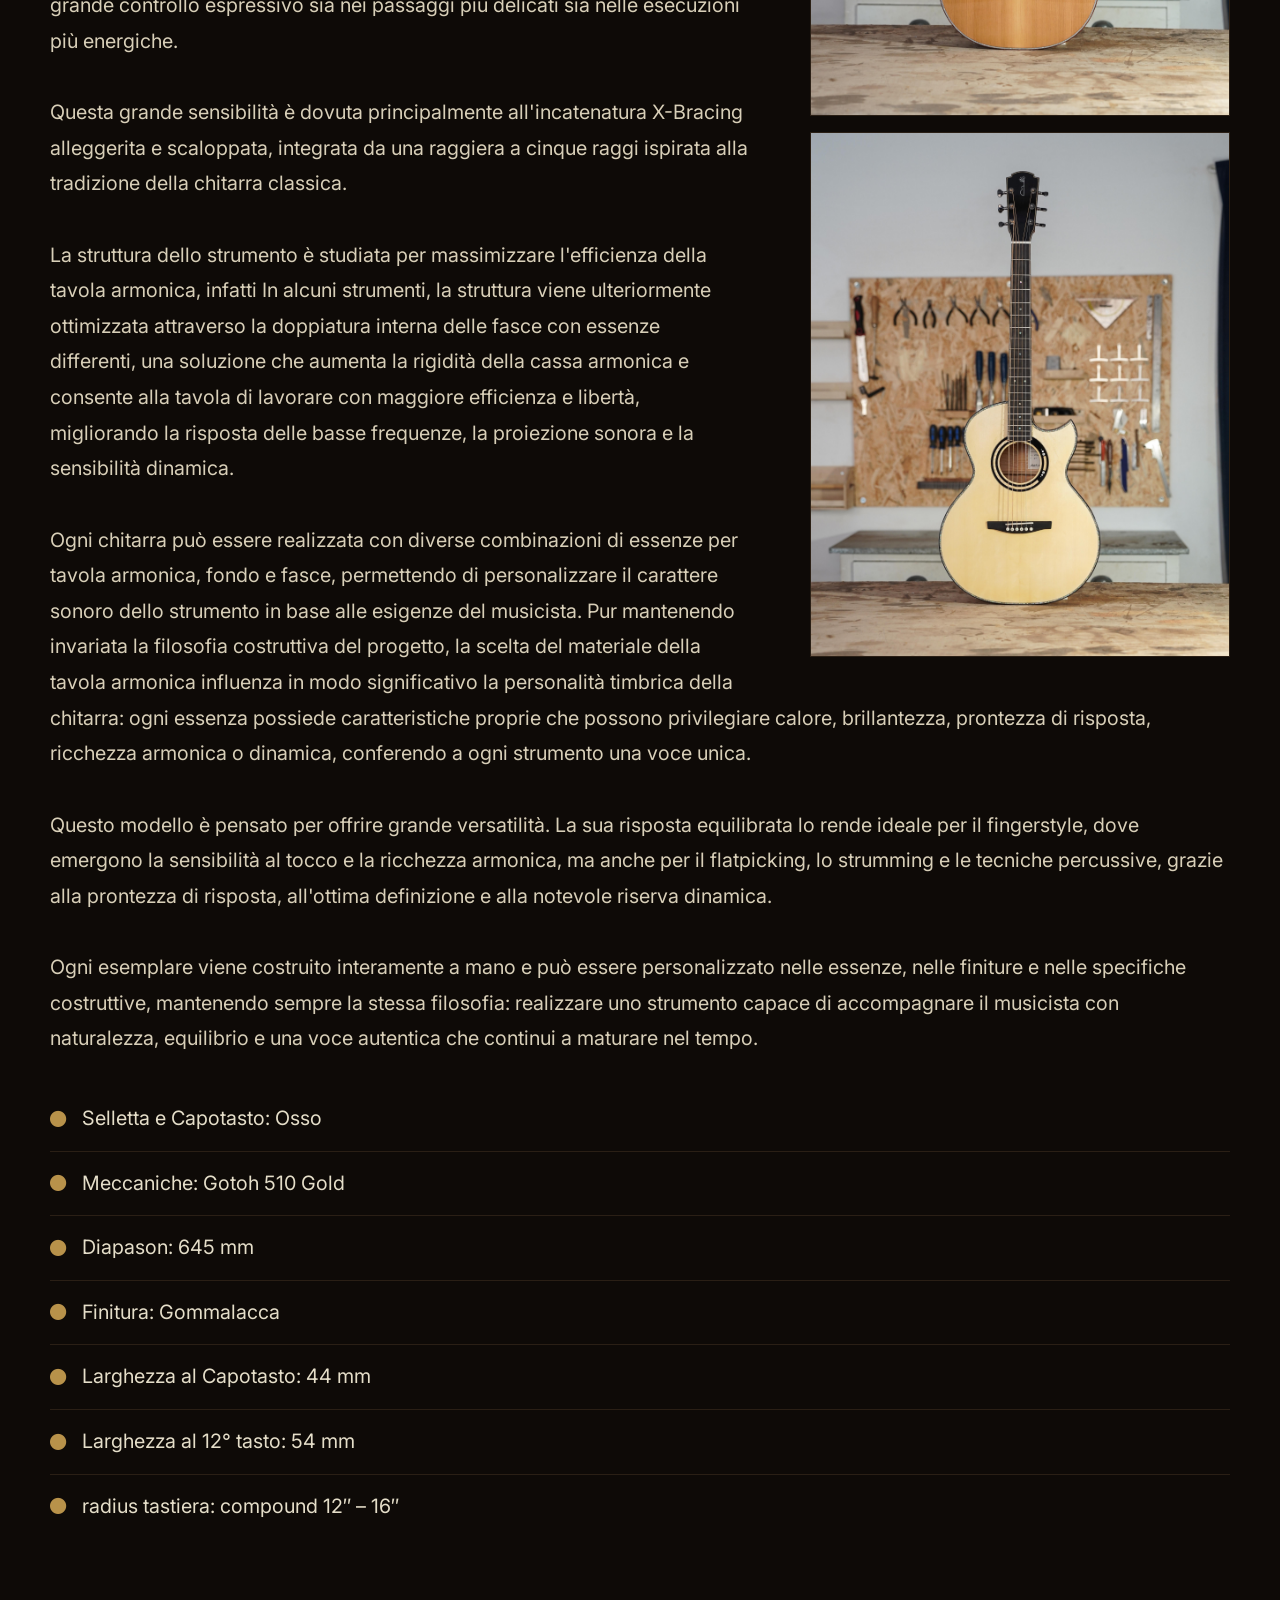
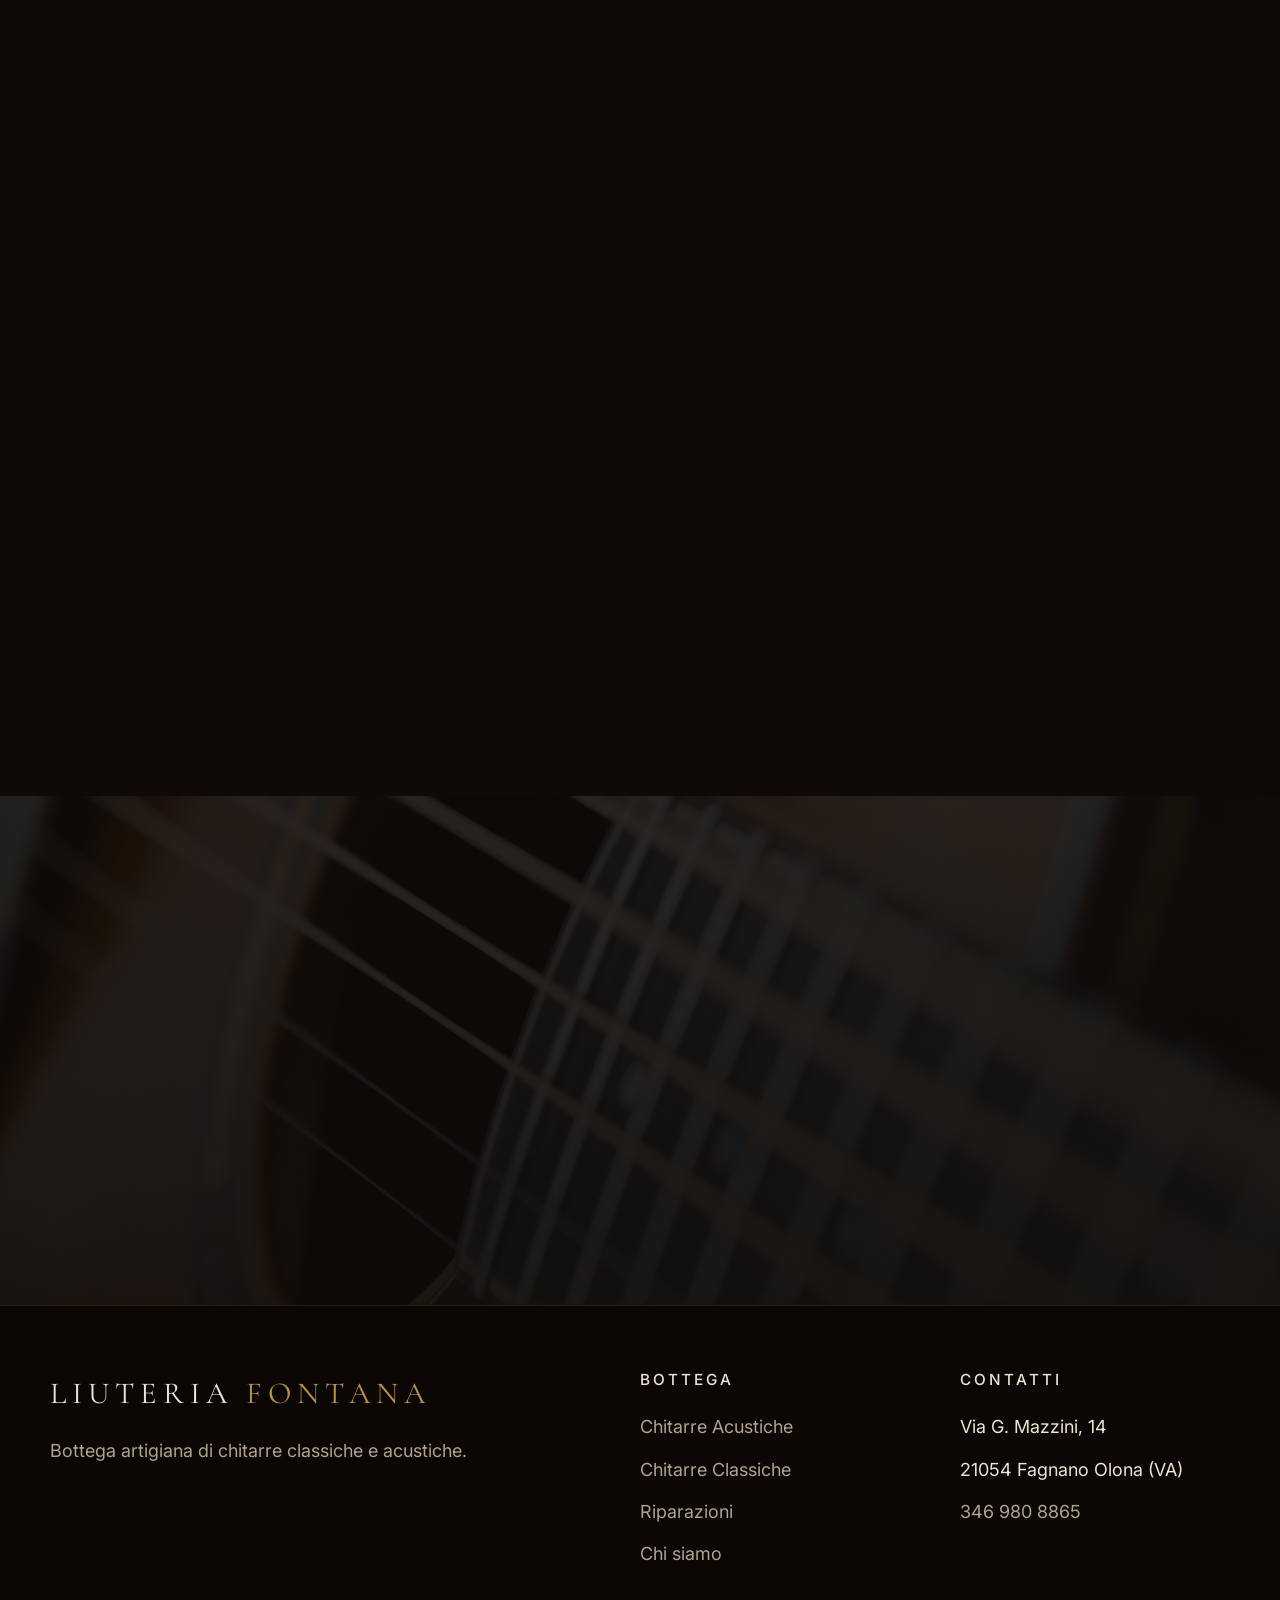
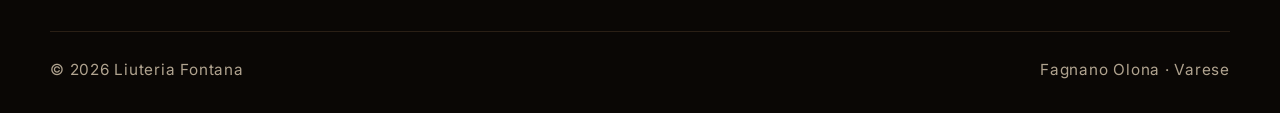
==== commit 78e21a50: "Fix qua e la trallalà!" ====
--- a/Acustiche.html
+++ b/Acustiche.html
@@ -40,12 +40,15 @@
 <header class="page-hero" data-bg style="--bg-img:url('/liuteriafontana/img/acusitche/acusticasuonata.jpg');">
   <div class="eyebrow" data-it="Chitarra acustica" data-en="Acoustic guitar">Chitarra acustica</div>
   <h1>Parrata</h1>
-  <p data-it="Breve descrizione da aggiungere." data-en="Brief description to be added.">Breve descrizione da aggiungere.</p>
 </header>
 
 <section>
   <div class="container split split-float-right reveal">
-    <div class="split-img" style="background-image:url('img/acusitche/acustica4.jpeg')"></div>
+    <div class="split-img-stack">
+      <div class="split-img-item" style="background-image:url('img/acusitche/acustica6.jpeg')"></div>
+      <div class="split-img-item" style="background-image:url('img/acusitche/acustica7.jpeg')"></div>
+      <div class="split-img-item" style="background-image:url('img/acusitche/cutaway/cutaway1.jpeg')"></div>
+    </div>
     <div>
       <span class="eyebrow" data-it="La costruzione" data-en="The build">La costruzione</span>
       <p data-it="Il Modello Parrata nasce da uno studio delle proporzioni della tradizionale OM (Orchestra Model), reinterpretate attraverso un progetto originale. Pur ispirandosi alle dimensioni di questo storico formato, la cassa armonica presenta uno shape personale, caratterizzato da un lobo inferiore leggermente più ampio. Questa scelta progettuale aumenta il volume della cassa armonica e ottimizza il movimento dell'aria al suo interno, contribuendo a ottenere una maggiore proiezione sonora e basse più profonde.<br><br>La filosofia che guida questo progetto è quella di avvicinare la chitarra acustica alla sensibilità espressiva della chitarra classica, ricercando un timbro dolce, una risposta dinamica estremamente sensibile e una naturalezza di emissione che permetta al musicista di modellare il suono attraverso il solo tocco. L'obiettivo non è riprodurre la voce della chitarra classica, ma trasferirne la capacità di esprimere ogni sfumatura interpretativa all'interno del linguaggio della chitarra acustica.<br><br>Il timbro è ricco, equilibrato e naturale: basse profonde e ben controllate, medi presenti e definiti e cantini chiari, espressivi e sempre musicali. L'obiettivo non è enfatizzare una particolare gamma di frequenze, ma ottenere un suono completo, capace di mantenere equilibrio e carattere in ogni contesto esecutivo.<br><br>La risposta dinamica rappresenta uno degli aspetti centrali del progetto. Lo strumento segue fedelmente ogni sfumatura dell'esecuzione, restituendo un grande controllo espressivo sia nei passaggi più delicati sia nelle esecuzioni più energiche.<br><br>Questa grande sensibilità è dovuta principalmente all'incatenatura X-Bracing alleggerita e scaloppata, integrata da una raggiera a cinque raggi ispirata alla tradizione della chitarra classica.<br><br>La struttura dello strumento è studiata per massimizzare l'efficienza della tavola armonica, infatti In alcuni strumenti, la struttura viene ulteriormente ottimizzata attraverso la doppiatura interna delle fasce con essenze differenti, una soluzione che aumenta la rigidità della cassa armonica e consente alla tavola di lavorare con maggiore efficienza e libertà, migliorando la risposta delle basse frequenze, la proiezione sonora e la sensibilità dinamica.<br><br>Ogni chitarra può essere realizzata con diverse combinazioni di essenze per tavola armonica, fondo e fasce, permettendo di personalizzare il carattere sonoro dello strumento in base alle esigenze del musicista. Pur mantenendo invariata la filosofia costruttiva del progetto, la scelta del materiale della tavola armonica influenza in modo significativo la personalità timbrica della chitarra: ogni essenza possiede caratteristiche proprie che possono privilegiare calore, brillantezza, prontezza di risposta, ricchezza armonica o dinamica, conferendo a ogni strumento una voce unica.<br><br>Questo modello è pensato per offrire grande versatilità. La sua risposta equilibrata lo rende ideale per il fingerstyle, dove emergono la sensibilità al tocco e la ricchezza armonica, ma anche per il flatpicking, lo strumming e le tecniche percussive, grazie alla prontezza di risposta, all'ottima definizione e alla notevole riserva dinamica.<br><br>Ogni esemplare viene costruito interamente a mano e può essere personalizzato nelle essenze, nelle finiture e nelle specifiche costruttive, mantenendo sempre la stessa filosofia: realizzare uno strumento capace di accompagnare il musicista con naturalezza, equilibrio e una voce autentica che continui a maturare nel tempo."
@@ -69,14 +72,13 @@
         Ogni esemplare viene costruito interamente a mano e può essere personalizzato nelle essenze, nelle finiture e nelle specifiche costruttive, mantenendo sempre la stessa filosofia: realizzare uno strumento capace di accompagnare il musicista con naturalezza, equilibrio e una voce autentica che continui a maturare nel tempo.
       </p>
       <ul class="feature-list">
-        <li><i class="fa-solid fa-circle"></i> <span data-it="Manico: Mogano Sipo" data-en="Neck: Sipo Mahogany">Manico: Mogano Sipo</span></li>
-        <li><i class="fa-solid fa-circle"></i> <span data-it="Tastiera: Ebano" data-en="Fingerboard: Ebony">Tastiera: Ebano</span></li>
         <li><i class="fa-solid fa-circle"></i> <span data-it="Selletta e Capotasto: Osso" data-en="Saddle and Nut: Bone">Selletta e Capotasto: Osso</span></li>
         <li><i class="fa-solid fa-circle"></i> <span data-it="Meccaniche: Gotoh 510 Gold" data-en="Tuners: Gotoh 510 Gold">Meccaniche: Gotoh 510 Gold</span></li>
         <li><i class="fa-solid fa-circle"></i> <span data-it="Diapason: 645 mm" data-en="Scale length: 645 mm">Diapason: 645 mm</span></li>
         <li><i class="fa-solid fa-circle"></i> <span data-it="Finitura: Gommalacca" data-en="Finish: Shellac">Finitura: Gommalacca</span></li>
         <li><i class="fa-solid fa-circle"></i> <span data-it="Larghezza al Capotasto: 44 mm" data-en="Nut width: 44 mm">Larghezza al Capotasto: 44 mm</span></li>
         <li><i class="fa-solid fa-circle"></i> <span data-it="Larghezza al 12° tasto: 54 mm" data-en="Width at 12th fret: 54 mm">Larghezza al 12° tasto: 54 mm</span></li>
+        <li><i class="fa-solid fa-circle"></i> <span data-it="Larghezza al 12° tasto: 54 mm" data-en="Width at 12th fret: 54 mm">radius tastiera: compound 12″ – 16″</span></li>
       </ul>
     </div>
 
@@ -89,26 +91,24 @@
       <div class="eyebrow" data-it="Galleria" data-en="Gallery">Galleria</div>
     </div>
     <div class="gallery reveal">
-      <div class="ph" style="background-image:url('img/acusitche/acustica1.jpeg')"></div>
       <div class="ph" style="background-image:url('img/acusitche/acustica2.jpeg')"></div>
       <div class="ph" style="background-image:url('img/acusitche/acustica3.jpeg')"></div>
-      <div class="ph" style="background-image:url('img/acusitche/acustica4.jpeg')"></div>
+      <div class="ph" style="background-image:url('img/acusitche/acustica4.jpeg'); background-size: 90%; background-repeat: no-repeat;"></div>
       <div class="ph" style="background-image:url('img/acusitche/acustica5.jpeg')"></div>
-      <div class="ph" style="background-image:url('img/acusitche/acustica6.jpeg')"></div>
-      <div class="ph" style="background-image:url('img/acusitche/acustica7.jpeg')"></div>
-      <div class="ph" style="background-image:url('img/acusitche/acustica8.jpeg')"></div>
       <div class="ph" style="background-image:url('img/acusitche/acustica9.jpeg')"></div>
       <div class="ph" style="background-image:url('img/acusitche/acustica10.jpeg')"></div>
-      <div class="ph" style="background-image:url('img/acusitche/acustica11.jpeg')"></div>
       <div class="ph" style="background-image:url('img/acusitche/acustica12.jpeg')"></div>
       <div class="ph" style="background-image:url('img/acusitche/acustica13.jpeg')"></div>
       <div class="ph" style="background-image:url('img/acusitche/acustica14.jpeg')"></div>
-      <div class="ph" style="background-image:url('img/acusitche/acustica15.jpeg')"></div>
-      <div class="ph" style="background-image:url('img/acusitche/cutaway/cutaway1.jpeg')"></div>
       <div class="ph" style="background-image:url('img/acusitche/cutaway/cutaway2.jpeg')"></div>
-      <div class="ph" style="background-image:url('img/acusitche/cutaway/cutaway3.jpeg')"></div>
       <div class="ph" style="background-image:url('img/acusitche/cutaway/cutaway4.jpeg')"></div>
       <div class="ph" style="background-image:url('img/acusitche/cutaway/cutaway5.jpeg')"></div>
+      <div class="ph" style="background-image:url('img/lavorazionigrezze/lavorazioni3.jpeg')"></div>
+      <div class="ph" style="background-image:url('img/lavorazionigrezze/lavorazioni4.jpeg')"></div>
+      <div class="ph" style="background-image:url('img/lavorazionigrezze/lavorazioni10.jpeg')"></div>
+      <div class="ph" style="background-image:url('img/lavorazionigrezze/lavorazioni11.jpeg')"></div>
+      <div class="ph" style="background-image:url('img/lavorazionigrezze/lavorazioni12.jpeg')"></div>
+      <div class="ph" style="background-image:url('img/lavorazionigrezze/lavorazioni16.jpeg')"></div>
     </div>
   </div>
 </section>
--- a/css/style.css
+++ b/css/style.css
@@ -167,7 +167,7 @@
 .hero-bg {
   position: absolute;
   inset: 0;
-  background: radial-gradient(ellipse at center, rgba(184, 146, 74, .08), transparent 60%),
+  background: radial-gradient(ellipse at center, rgba(184, 146, 74, .08), transparent 100%),
   linear-gradient(180deg, #0e0a07 0%, #15100b 100%);
 }
 
@@ -1159,6 +1159,36 @@
 .hero-inner img {
   height: 150px;
   width: auto;
-  object-fit: contain; /* extra sicurezza: mai stirare anche se width/height vengono entrambe fissate da qualche altra regola */
+  object-fit: contain;
   max-width: 100%;
 }
+
+.split-img-stack {
+  display: flex;
+  flex-direction: column;
+  gap: 16px;
+}
+
+.split.split-float-right .split-img-stack {
+  width: 42%;
+  max-width: 420px;
+  float: right;
+  margin-left: 60px;
+  margin-bottom: 24px;
+  shape-outside: inset(0);
+}
+
+.split-img-item {
+  aspect-ratio: 4/5;
+  background: var(--bg-card) center/cover;
+  border: 1px solid var(--line);
+}
+
+@media (max-width: 880px) {
+  .split.split-float-right .split-img-stack {
+    float: none;
+    width: 100%;
+    max-width: none;
+    margin-left: 0;
+  }
+}
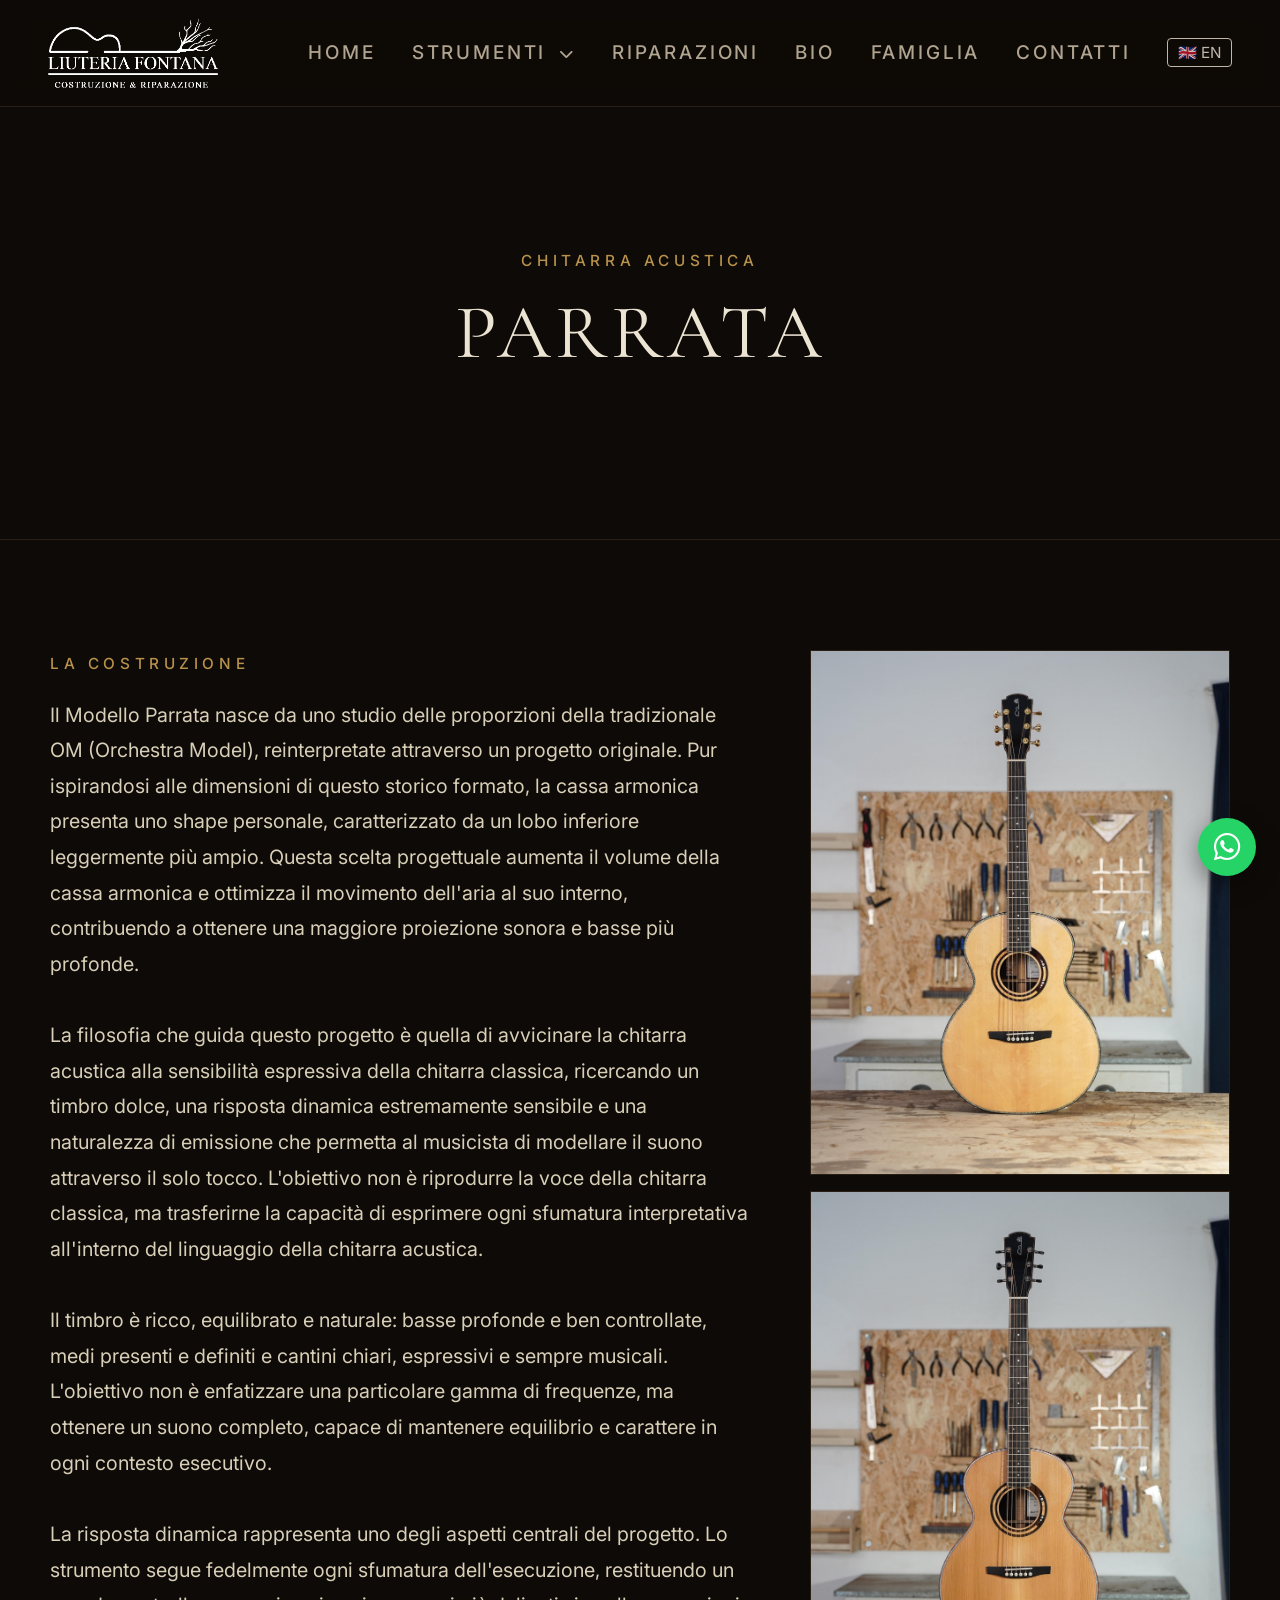
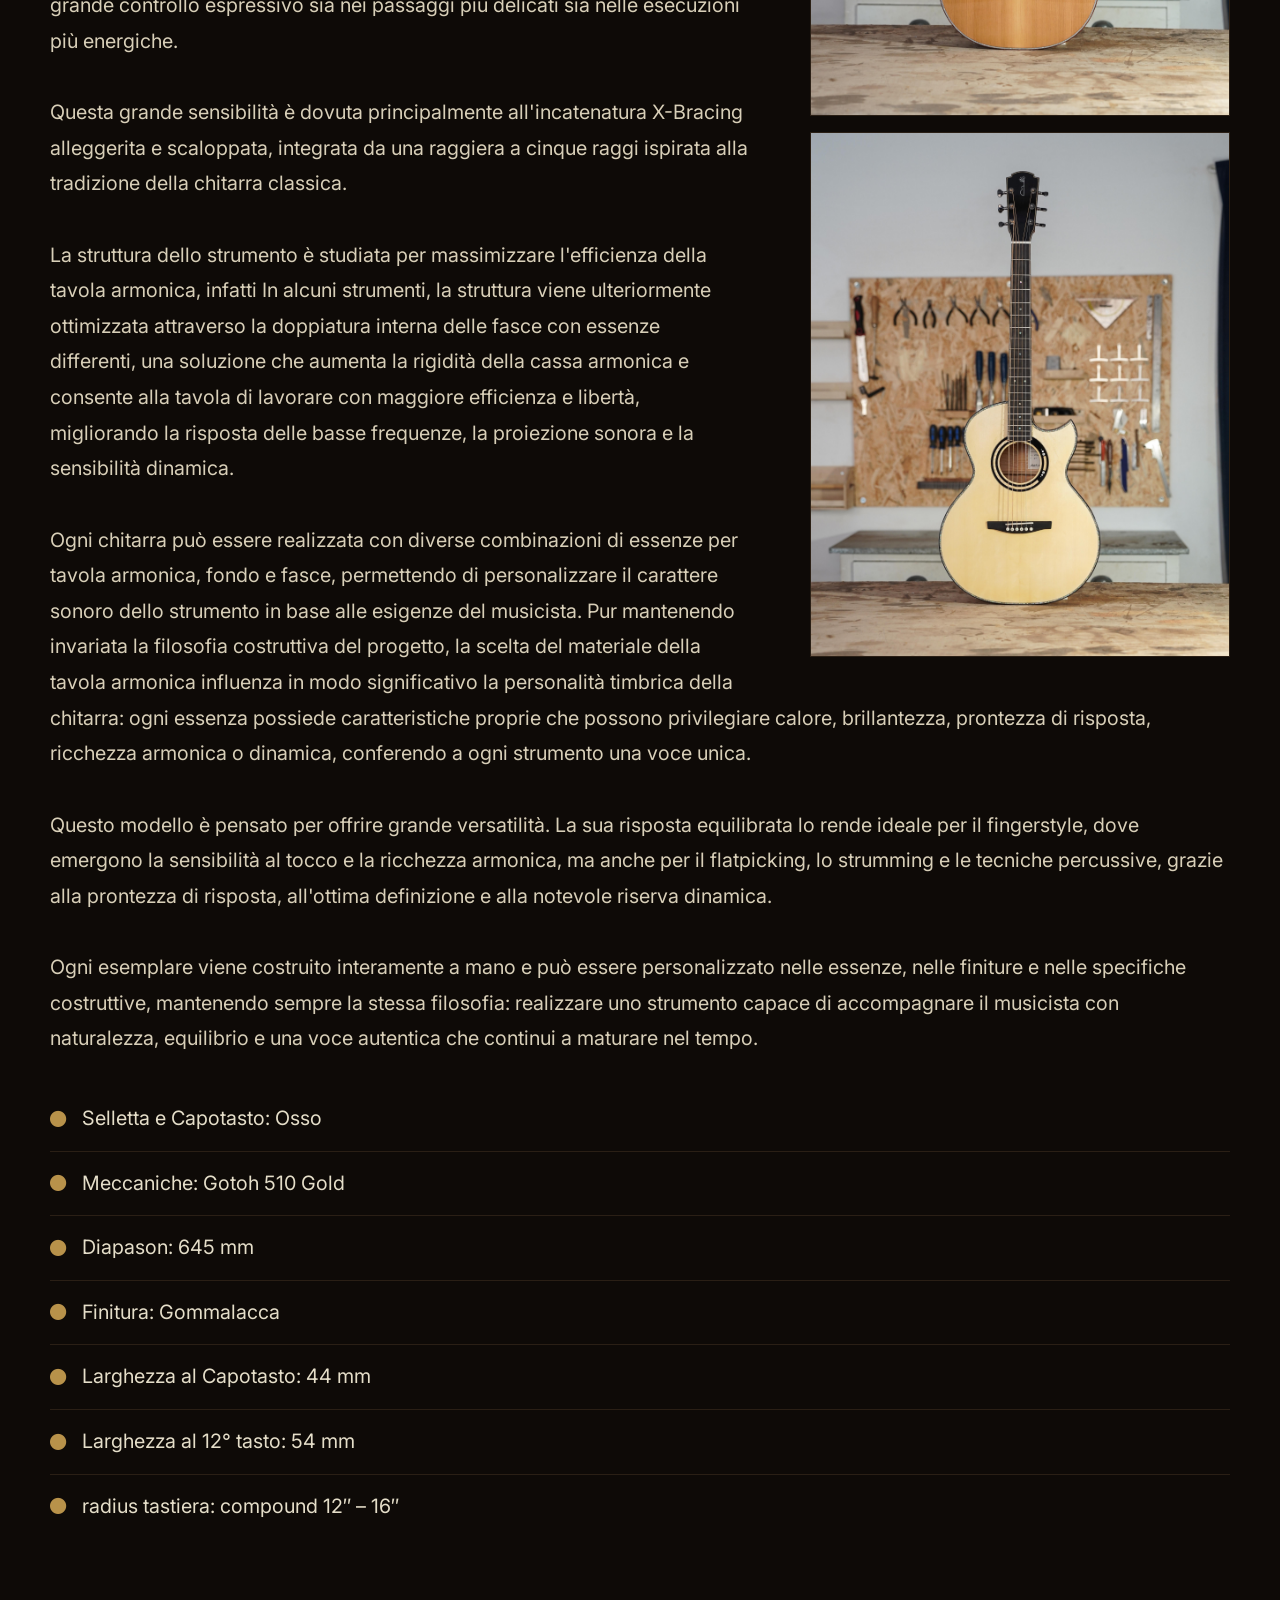
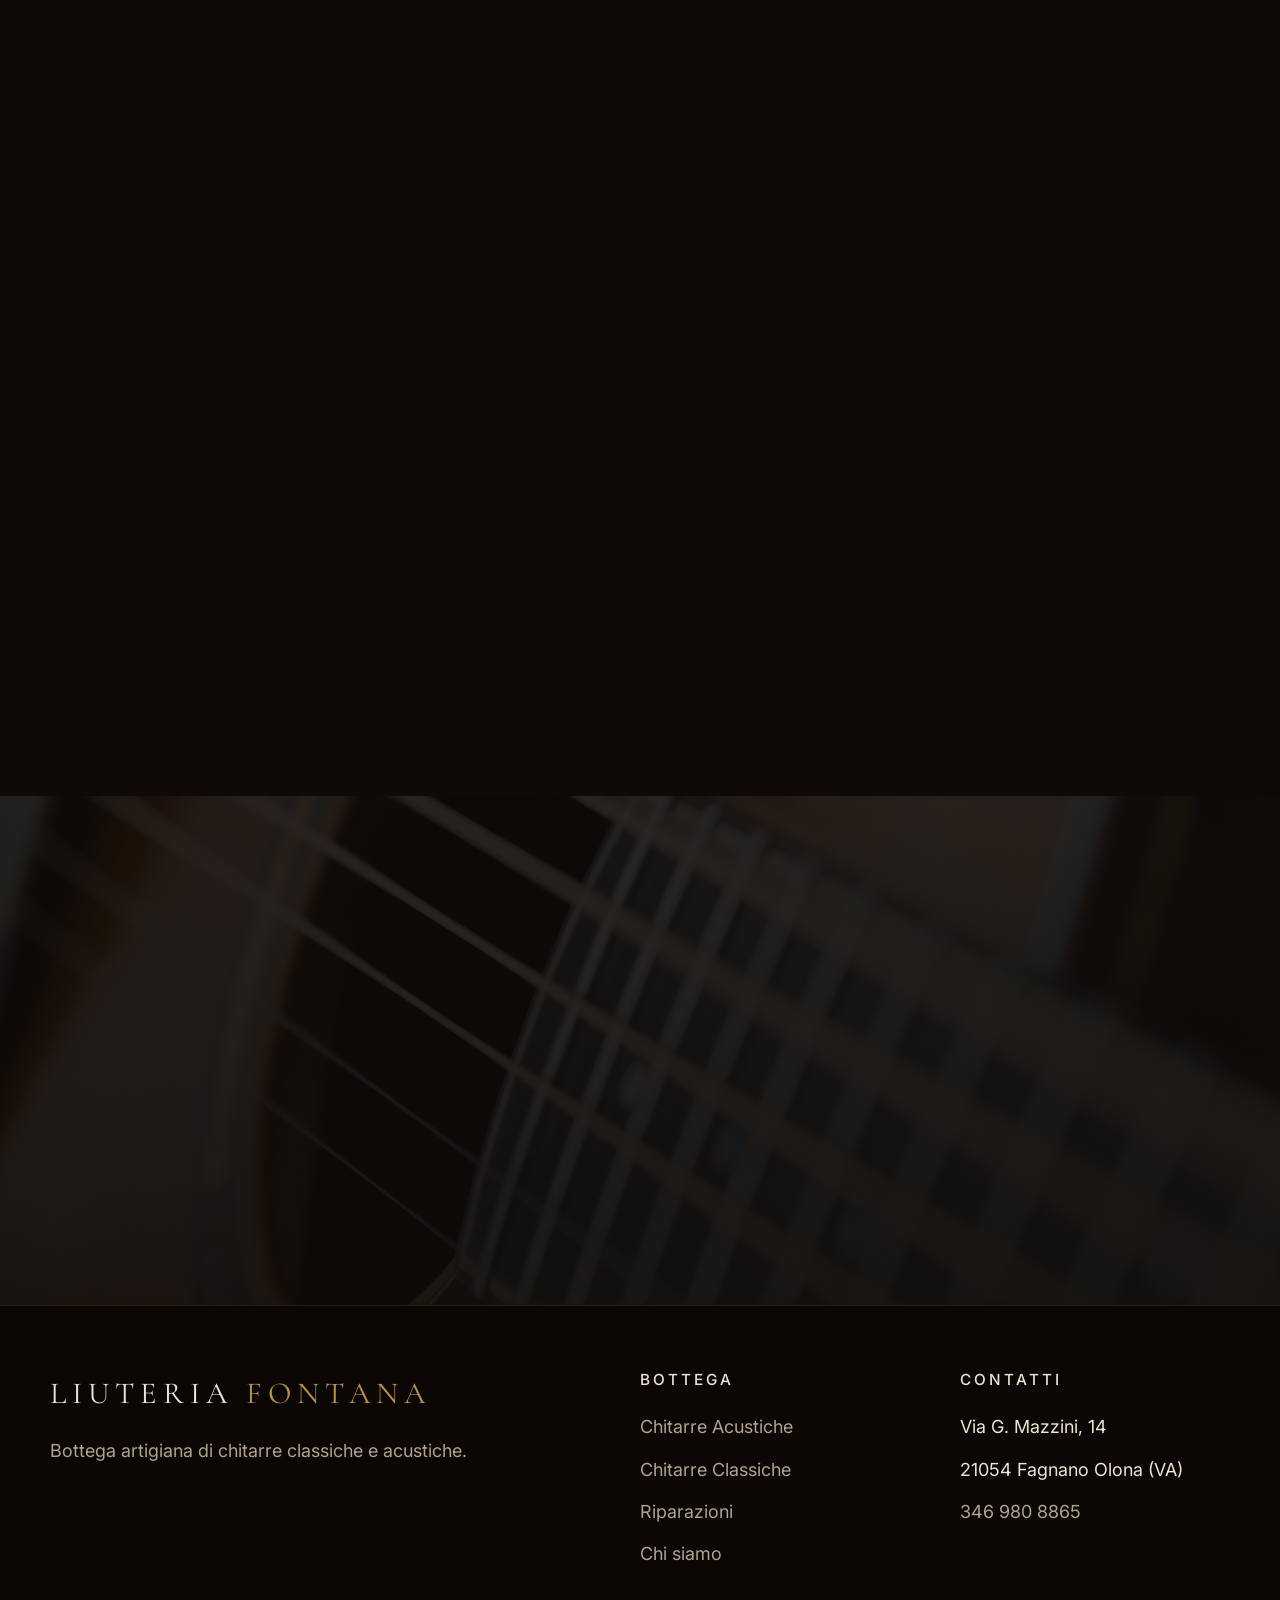
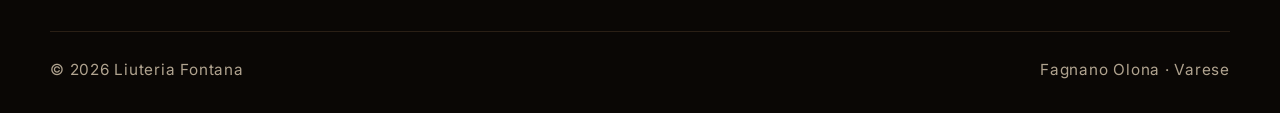
==== commit 01c01e53: "Fix qua e la trallalà!" ====
--- a/Acustiche.html
+++ b/Acustiche.html
@@ -32,6 +32,7 @@
     </li>
     <li><a href="riparazioni.html" data-it="Riparazioni" data-en="Repairs">Riparazioni</a></li>
     <li><a href="chi-siamo.html" data-it="Bio" data-en="Bio">Bio</a></li>
+    <li><a href="famiglia.html" data-it="Famiglia" data-en="Family">Famiglia</a></li>
     <li><a href="contatti.html" data-it="Contatti" data-en="Contact">Contatti</a></li>
     <li><button id="lang-toggle" class="btn-lang">🇬🇧 EN</button></li>
   </ul>
--- a/css/style.css
+++ b/css/style.css
@@ -176,7 +176,7 @@
   position: absolute;
   inset: 0;
   background: url('../img/homechitarra.jpg') center/cover;
-  opacity: .18;
+  opacity: .30;
   filter: grayscale(.4) sepia(.3);
 }
 
